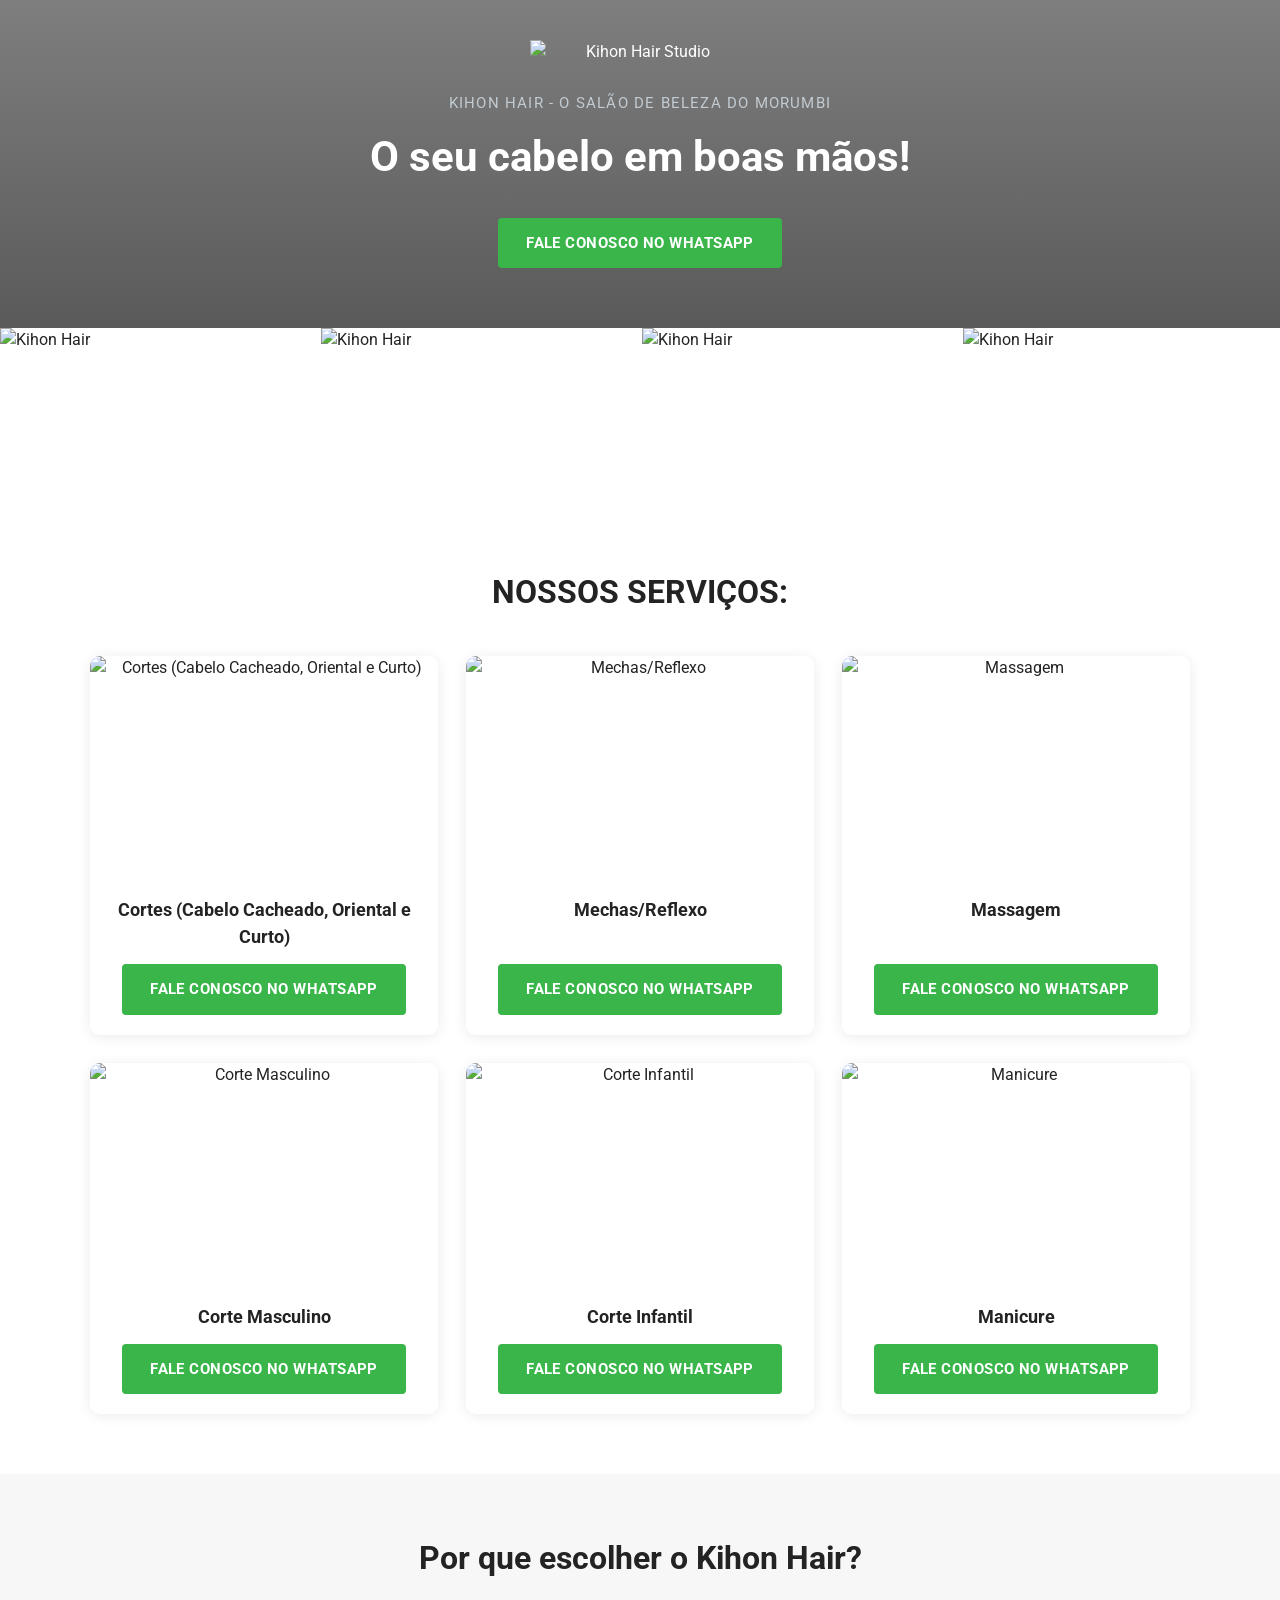
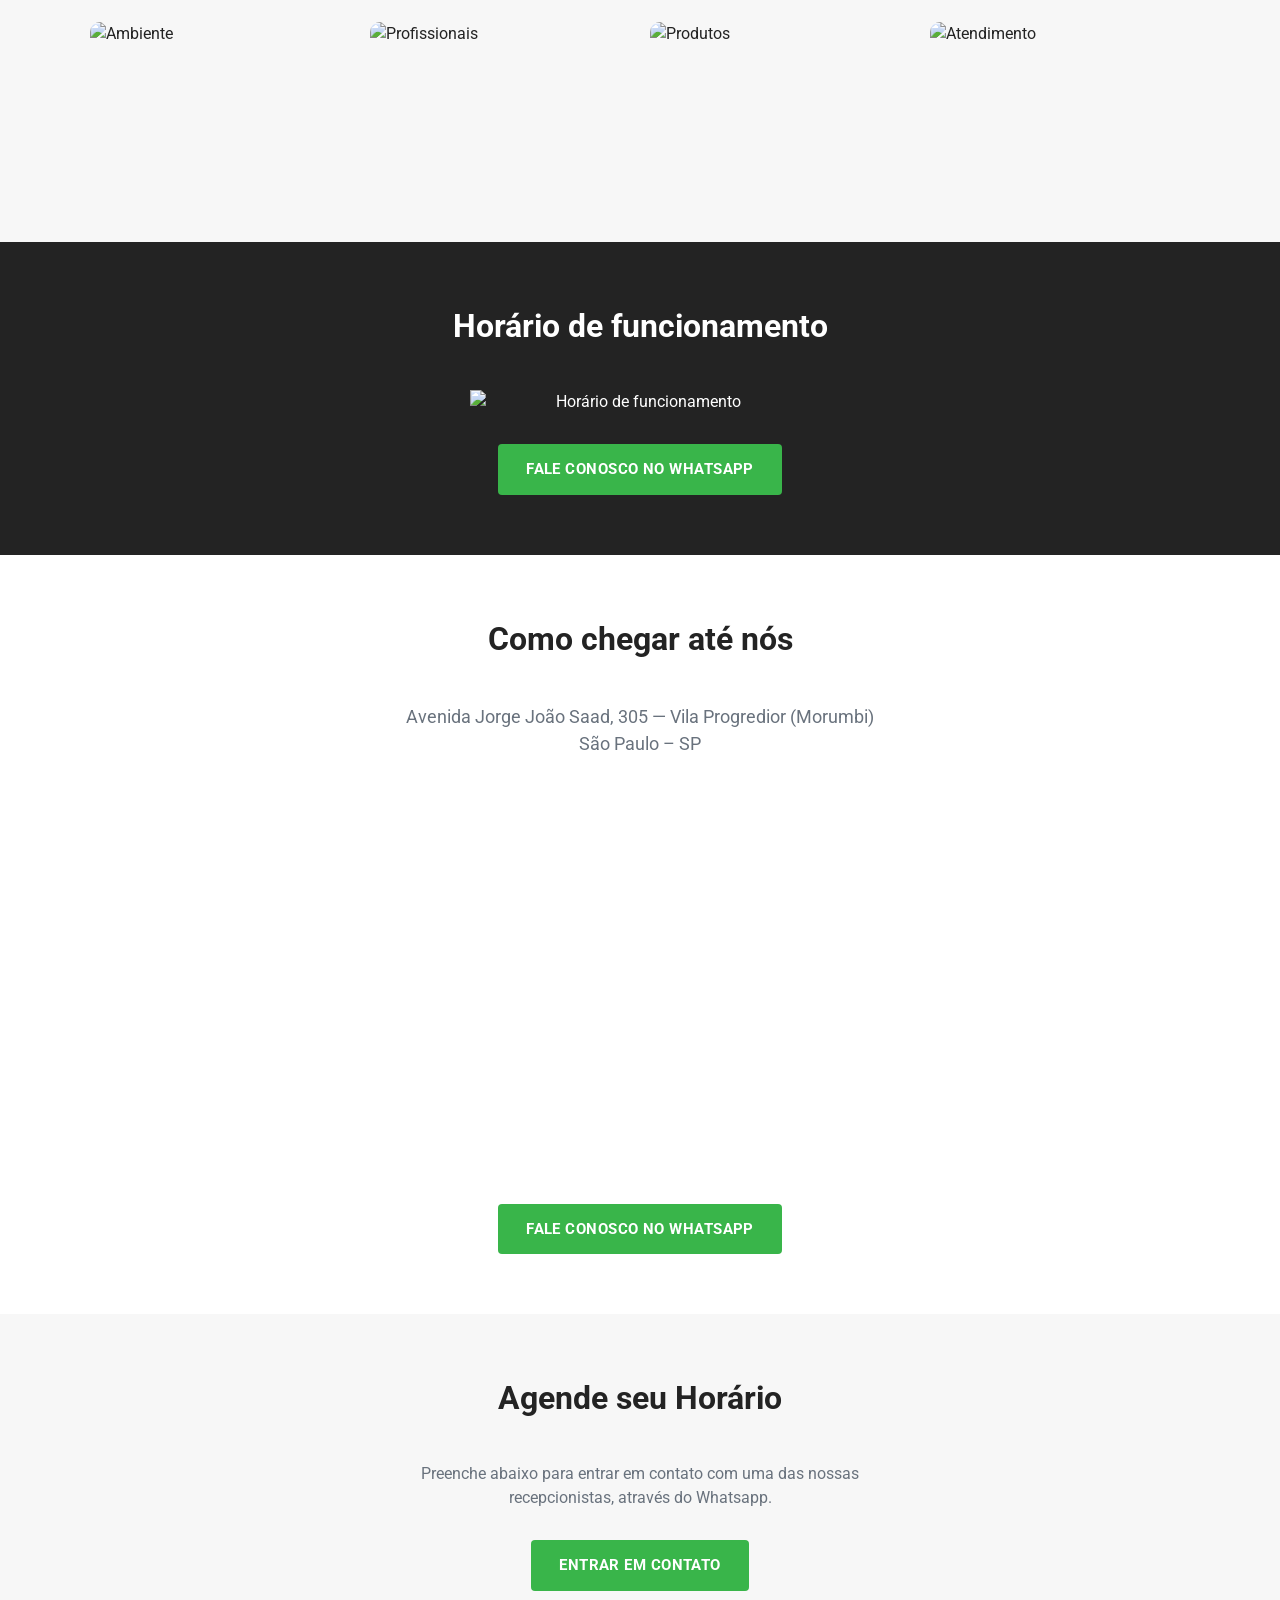
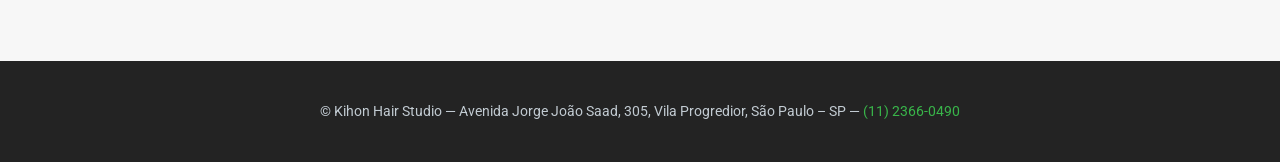
==== agendamento/index.html @ e46cbde8 "site leve lp.kihonhair.com.br - 5 paginas de trafego pago (home, alongamento, googlegmn, depilacao m" ====
<!DOCTYPE html>
<html lang="pt-BR">
<head>
<meta charset="UTF-8">
<meta name="viewport" content="width=device-width, initial-scale=1.0">
<title>Agendamento | Kihon Hair Studio</title>
<meta name="description" content="Agende seu horário no Kihon Hair pelo WhatsApp. Salão de beleza no Morumbi.">
<link rel="canonical" href="https://lp.kihonhair.com.br/agendamento/">
<link rel="preconnect" href="https://fonts.googleapis.com">
<link rel="preconnect" href="https://fonts.gstatic.com" crossorigin>
<link href="https://fonts.googleapis.com/css2?family=Roboto:wght@400;500;700;900&display=swap" rel="stylesheet">
<link rel="stylesheet" href="/assets/style.css">

<!-- Google Tag Manager (placeholder — substitua GTM-XXXXXXX pelo ID real) -->
<script>(function(w,d,s,l,i){w[l]=w[l]||[];w[l].push({'gtm.start':
new Date().getTime(),event:'gtm.js'});var f=d.getElementsByTagName(s)[0],
j=d.createElement(s),dl=l!='dataLayer'?'&l='+l:'';j.async=true;j.src=
'https://www.googletagmanager.com/gtm.js?id='+i+dl;f.parentNode.insertBefore(j,f);
})(window,document,'script','dataLayer','GTM-XXXXXXX');</script>
<!-- End Google Tag Manager -->

<!-- Meta Pixel Code (placeholder — substitua PIXEL_ID_AQUI pelo ID real) -->
<script>
!function(f,b,e,v,n,t,s)
{if(f.fbq)return;n=f.fbq=function(){n.callMethod?
n.callMethod.apply(n,arguments):n.queue.push(arguments)};
if(!f._fbq)f._fbq=n;n.push=n;n.loaded=!0;n.version='2.0';
n.queue=[];t=b.createElement(e);t.async=!0;
t.src=v;s=b.getElementsByTagName(e)[0];
s.parentNode.insertBefore(t,s)}(window, document,'script',
'https://connect.facebook.net/en_US/fbevents.js');
fbq('init', 'PIXEL_ID_AQUI');
fbq('track', 'PageView');
</script>
<noscript><img height="1" width="1" style="display:none"
src="https://www.facebook.com/tr?id=PIXEL_ID_AQUI&ev=PageView&noscript=1"
/></noscript>
<!-- End Meta Pixel Code -->

</head>
<body>
<!-- Google Tag Manager (noscript) -->
<noscript><iframe src="https://www.googletagmanager.com/ns.html?id=GTM-XXXXXXX"
height="0" width="0" style="display:none;visibility:hidden"></iframe></noscript>
<!-- End Google Tag Manager (noscript) -->

<header class="hero">
  <div class="container">
    <img class="hero__logo" src="https://kihonhair.com.br/wp-content/uploads/2023/07/logo-branca-1024x501.png" alt="Kihon Hair Studio">
    <p class="hero__eyebrow">Kihon Hair - O Salão de Beleza do Morumbi</p>
    <h1 class="hero__title">O seu cabelo em boas mãos!</h1>
    <a class="btn" href="#whatsapp">Fale Conosco no WhatsApp</a>
  </div>
</header>

<div class="gallery">
        <img src="https://kihonhair.com.br/wp-content/uploads/2023/04/5-1024x1024.png" alt="Kihon Hair" loading="lazy">
        <img src="https://kihonhair.com.br/wp-content/uploads/2023/04/1-1024x1024.webp" alt="Kihon Hair" loading="lazy">
        <img src="https://kihonhair.com.br/wp-content/uploads/2022/12/2-1024x1024.webp" alt="Kihon Hair" loading="lazy">
        <img src="https://kihonhair.com.br/wp-content/uploads/2022/12/3-1024x1024.webp" alt="Kihon Hair" loading="lazy">
</div>

<section class="section">
  <div class="container">
    <h2 class="section__title">NOSSOS SERVIÇOS:</h2>
    <div class="services">
        <div class="card">
          <img src="https://kihonhair.com.br/wp-content/uploads/2023/05/IMG_6674-Grande-768x1024.jpeg" alt="Cortes (Cabelo Cacheado, Oriental e Curto)" loading="lazy">
          <div class="card__body">
            <h3 class="card__title">Cortes (Cabelo Cacheado, Oriental e Curto)</h3>
            <a class="btn" href="#whatsapp">Fale Conosco no WhatsApp</a>
          </div>
        </div>
        <div class="card">
          <img src="https://kihonhair.com.br/wp-content/uploads/2023/05/IMG_5053-768x1024.jpg" alt="Mechas/Reflexo" loading="lazy">
          <div class="card__body">
            <h3 class="card__title">Mechas/Reflexo</h3>
            <a class="btn" href="#whatsapp">Fale Conosco no WhatsApp</a>
          </div>
        </div>
        <div class="card">
          <img src="https://kihonhair.com.br/wp-content/uploads/2023/07/massagem.jpg" alt="Massagem" loading="lazy">
          <div class="card__body">
            <h3 class="card__title">Massagem</h3>
            <a class="btn" href="#whatsapp">Fale Conosco no WhatsApp</a>
          </div>
        </div>
        <div class="card">
          <img src="https://kihonhair.com.br/wp-content/uploads/2023/07/IMG_5053-768x1024-1.jpg" alt="Corte Masculino" loading="lazy">
          <div class="card__body">
            <h3 class="card__title">Corte Masculino</h3>
            <a class="btn" href="#whatsapp">Fale Conosco no WhatsApp</a>
          </div>
        </div>
        <div class="card">
          <img src="https://kihonhair.com.br/wp-content/uploads/2023/07/infantil.jpg" alt="Corte Infantil" loading="lazy">
          <div class="card__body">
            <h3 class="card__title">Corte Infantil</h3>
            <a class="btn" href="#whatsapp">Fale Conosco no WhatsApp</a>
          </div>
        </div>
        <div class="card">
          <img src="https://kihonhair.com.br/wp-content/uploads/2023/07/unha.jpg" alt="Manicure" loading="lazy">
          <div class="card__body">
            <h3 class="card__title">Manicure</h3>
            <a class="btn" href="#whatsapp">Fale Conosco no WhatsApp</a>
          </div>
        </div>
    </div>
  </div>
</section>

<section class="section section--alt">
  <div class="container">
    <h2 class="section__title">Por que escolher o Kihon Hair?</h2>
    <div class="why-grid">
        <div><img src="https://kihonhair.com.br/wp-content/uploads/2023/07/ambiente-01-1024x501.jpg" alt="Ambiente" loading="lazy"></div>
        <div><img src="https://kihonhair.com.br/wp-content/uploads/2023/07/profissionais-01-Grande-1024x502.jpeg" alt="Profissionais" loading="lazy"></div>
        <div><img src="https://kihonhair.com.br/wp-content/uploads/2023/07/produtos-01-1024x501.jpg" alt="Produtos" loading="lazy"></div>
        <div><img src="https://kihonhair.com.br/wp-content/uploads/2023/07/atendimento-1024x501.jpg" alt="Atendimento" loading="lazy"></div>
    </div>
  </div>
</section>

<section class="hours">
  <div class="container">
    <h2 class="section__title">Horário de funcionamento</h2>
    <img src="https://kihonhair.com.br/wp-content/uploads/2023/07/horario-1024x1024.png" alt="Horário de funcionamento" loading="lazy">
    <a class="btn" href="#whatsapp">Fale Conosco no WhatsApp</a>
  </div>
</section>

<section class="location">
  <div class="container">
    <h2 class="section__title">Como chegar até nós</h2>
    <address>Avenida Jorge João Saad, 305 &mdash; Vila Progredior (Morumbi)<br>São Paulo &ndash; SP</address>
    <iframe src="https://www.google.com/maps?q=Avenida+Jorge+Jo%C3%A3o+Saad,+305,+S%C3%A3o+Paulo&output=embed" loading="lazy" allowfullscreen></iframe>
    <br>
    <a class="btn" href="#whatsapp">Fale Conosco no WhatsApp</a>
  </div>
</section>

<section class="contact">
  <div class="container">
    <h2 class="section__title">Agende seu Horário</h2>
    <p>Preenche abaixo para entrar em contato com uma das nossas recepcionistas, através do Whatsapp.</p>
    <a class="btn" href="#whatsapp">Entrar em Contato</a>
  </div>
</section>

<footer class="site-footer">
  <div class="container">
    <p>&copy; Kihon Hair Studio &mdash; Avenida Jorge João Saad, 305, Vila Progredior, São Paulo &ndash; SP &mdash; <a href="#whatsapp">(11) 2366-0490</a></p>
  </div>
</footer>

<script>
(function() {
  var base = 'https://api-claraia.claraia.com/tracking/redirect?company_id=c37a2390-a9db-4451-ad99-1d92086ab794&config_id=987d9192-b9fc-4a9f-bccb-7de95ab0d677&code_pattern=%5BSENHA+xxxx%5D&phone=551123660490';
  var shared = new URLSearchParams(window.location.search);
  shared.set('landing_page_url', window.location.href);
  shared.set('referrer_url', document.referrer || '');
  var ua = navigator.userAgent.toLowerCase();
  shared.set('device', /bot|crawl|spider/.test(ua) ? 'bot' : /mobile|android|iphone|ipod/.test(ua) ? 'mobile' : /tablet|ipad/.test(ua) ? 'tablet' : 'desktop');

  try {
    fetch('https://api-claraia.claraia.com/tracking/register-pageview', {
      method: 'POST',
      headers: { 'Content-Type': 'application/json' },
      body: JSON.stringify({
        company_id: 'c37a2390-a9db-4451-ad99-1d92086ab794',
        pagina: window.location.href,
        referrer_url: document.referrer,
        utm_source: shared.get('utm_source'),
        utm_medium: shared.get('utm_medium'),
        utm_campaign: shared.get('utm_campaign'),
        utm_content: shared.get('utm_content'),
        utm_term: shared.get('utm_term'),
        gclid: shared.get('gclid'),
        fbclid: shared.get('fbclid'),
        user_agent: navigator.userAgent
      }),
      keepalive: true
    }).catch(function() {});
  } catch (e) {}

  function buildLink(a) {
    var p = new URLSearchParams(shared.toString());
    var txt = (a.innerText || a.textContent || '').trim() || a.getAttribute('aria-label') || '';
    if (txt) p.set('button_text', txt);
    return base + '&' + p.toString();
  }

  function replaceLinks() {
    document.querySelectorAll('a').forEach(function(a) {
      a.href = buildLink(a);
    });
  }

  document.addEventListener('DOMContentLoaded', replaceLinks);

  var observer = new MutationObserver(replaceLinks);
  observer.observe(document.body, { childList: true, subtree: true });
})();
</script>
</body>
</html>
---- assets/style.css ----
/* Kihon Hair — landing pages stylesheet */

:root {
  --green: #39b54a;
  --green-dark: #2e9a3d;
  --dark: #232323;
  --gray: #69727d;
  --light-gray: #c2cbd2;
  --bg: #ffffff;
  --off-bg: #f7f7f7;
  --radius: 10px;
  --font: 'Roboto', Arial, Helvetica, sans-serif;
}

* { box-sizing: border-box; }

html { scroll-behavior: smooth; }

body {
  margin: 0;
  font-family: var(--font);
  color: var(--dark);
  background: var(--bg);
  line-height: 1.5;
}

img { max-width: 100%; height: auto; display: block; }

.container {
  width: 100%;
  max-width: 1140px;
  margin: 0 auto;
  padding: 0 20px;
}

a { color: inherit; text-decoration: none; }

/* Buttons */
.btn {
  display: inline-block;
  background: var(--green);
  color: #fff;
  font-weight: 700;
  letter-spacing: .03em;
  text-transform: uppercase;
  font-size: 15px;
  padding: 14px 28px;
  border: none;
  border-radius: 4px;
  cursor: pointer;
  transition: background .2s ease, transform .15s ease;
}
.btn:hover { background: var(--green-dark); transform: translateY(-1px); }

/* Header / Hero */
.hero {
  position: relative;
  background: linear-gradient(180deg, rgba(20,20,20,.55), rgba(20,20,20,.7)),
              url('https://kihonhair.com.br/wp-content/uploads/2023/07/ambiente-01-1024x501.jpg') center/cover no-repeat;
  color: #fff;
  text-align: center;
  padding: 40px 20px 60px;
}
.hero__logo { width: 220px; max-width: 60vw; margin: 0 auto 28px; }
.hero__eyebrow {
  font-size: 15px;
  text-transform: uppercase;
  letter-spacing: .08em;
  color: var(--light-gray);
  margin: 0 0 10px;
}
.hero__title {
  font-size: clamp(26px, 5vw, 42px);
  font-weight: 700;
  margin: 0 0 30px;
  max-width: 720px;
  margin-left: auto;
  margin-right: auto;
}

/* Gallery strip */
.gallery {
  display: grid;
  grid-template-columns: repeat(4, 1fr);
  gap: 4px;
}
.gallery img { width: 100%; height: 180px; object-fit: cover; }
@media (max-width: 700px) {
  .gallery { grid-template-columns: repeat(2, 1fr); }
  .gallery img { height: 140px; }
}

/* Section headings */
.section { padding: 60px 0; }
.section--alt { background: var(--off-bg); }
.section__title {
  text-align: center;
  font-size: clamp(24px, 4vw, 32px);
  font-weight: 700;
  margin: 0 0 40px;
  color: var(--dark);
}

/* Services grid */
.services {
  display: grid;
  grid-template-columns: repeat(3, 1fr);
  gap: 28px;
}
@media (max-width: 900px) { .services { grid-template-columns: repeat(2, 1fr); } }
@media (max-width: 560px) { .services { grid-template-columns: 1fr; } }

.card {
  background: #fff;
  border-radius: var(--radius);
  overflow: hidden;
  box-shadow: 0 2px 14px rgba(0,0,0,.08);
  text-align: center;
  display: flex;
  flex-direction: column;
}
.card img { width: 100%; height: 220px; object-fit: cover; }
.card__body { padding: 20px; display: flex; flex-direction: column; gap: 14px; flex: 1; }
.card__title { font-size: 18px; font-weight: 700; margin: 0; }
.card .btn { margin-top: auto; align-self: center; }

/* Why choose us */
.why-grid {
  display: grid;
  grid-template-columns: repeat(4, 1fr);
  gap: 20px;
}
@media (max-width: 900px) { .why-grid { grid-template-columns: repeat(2, 1fr); } }
.why-grid img { border-radius: var(--radius); width: 100%; height: 160px; object-fit: cover; }

/* Hours */
.hours {
  text-align: center;
  padding: 60px 0;
  background: var(--dark);
  color: #fff;
}
.hours img { max-width: 340px; margin: 0 auto 30px; }
.hours .section__title { color: #fff; }

/* Map / location */
.location {
  padding: 60px 0;
  text-align: center;
}
.location address {
  font-style: normal;
  font-size: 18px;
  margin: 0 0 30px;
  color: var(--gray);
}
.location iframe {
  width: 100%;
  height: 380px;
  border: 0;
  border-radius: var(--radius);
  margin-bottom: 30px;
}

/* Contact */
.contact {
  background: var(--off-bg);
  padding: 60px 0 70px;
  text-align: center;
}
.contact p { max-width: 520px; margin: 0 auto 30px; color: var(--gray); }

/* Footer */
.site-footer {
  background: var(--dark);
  color: var(--light-gray);
  text-align: center;
  padding: 26px 20px;
  font-size: 14px;
}
.site-footer a { color: var(--green); }
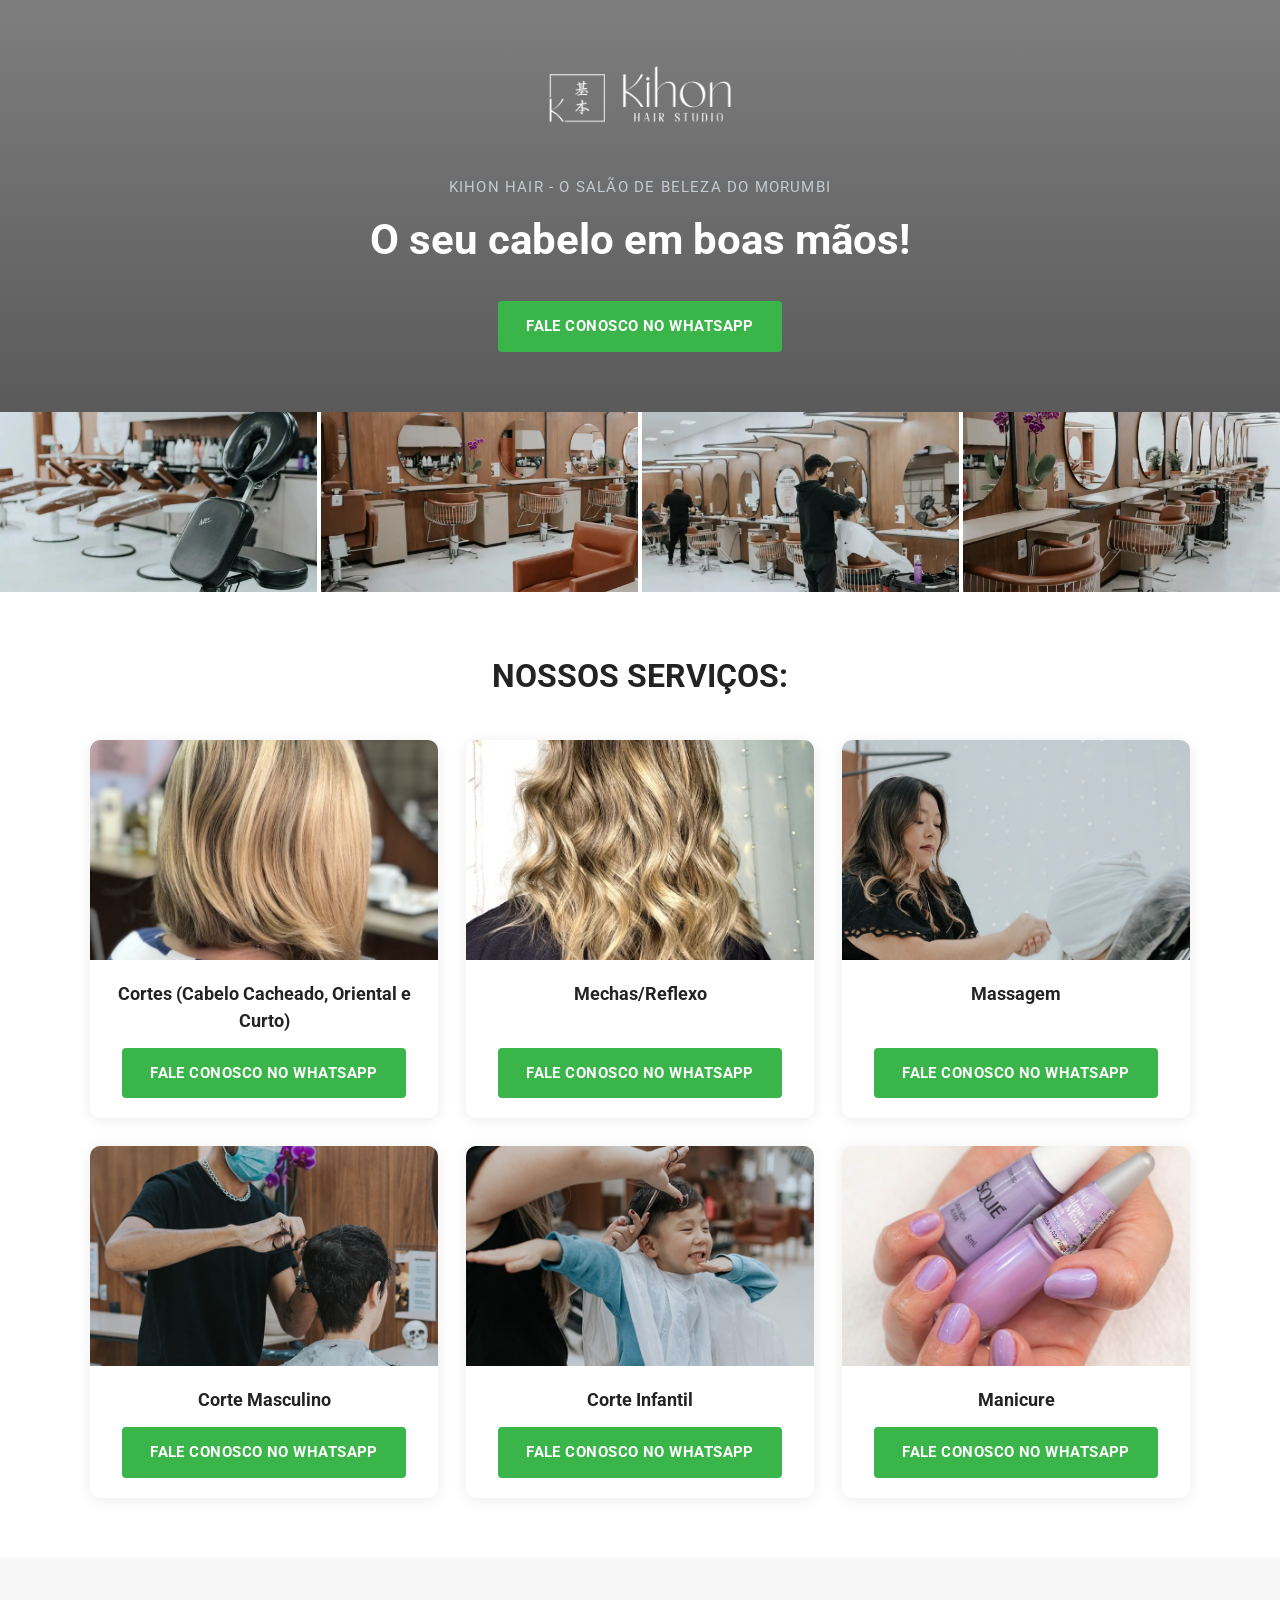
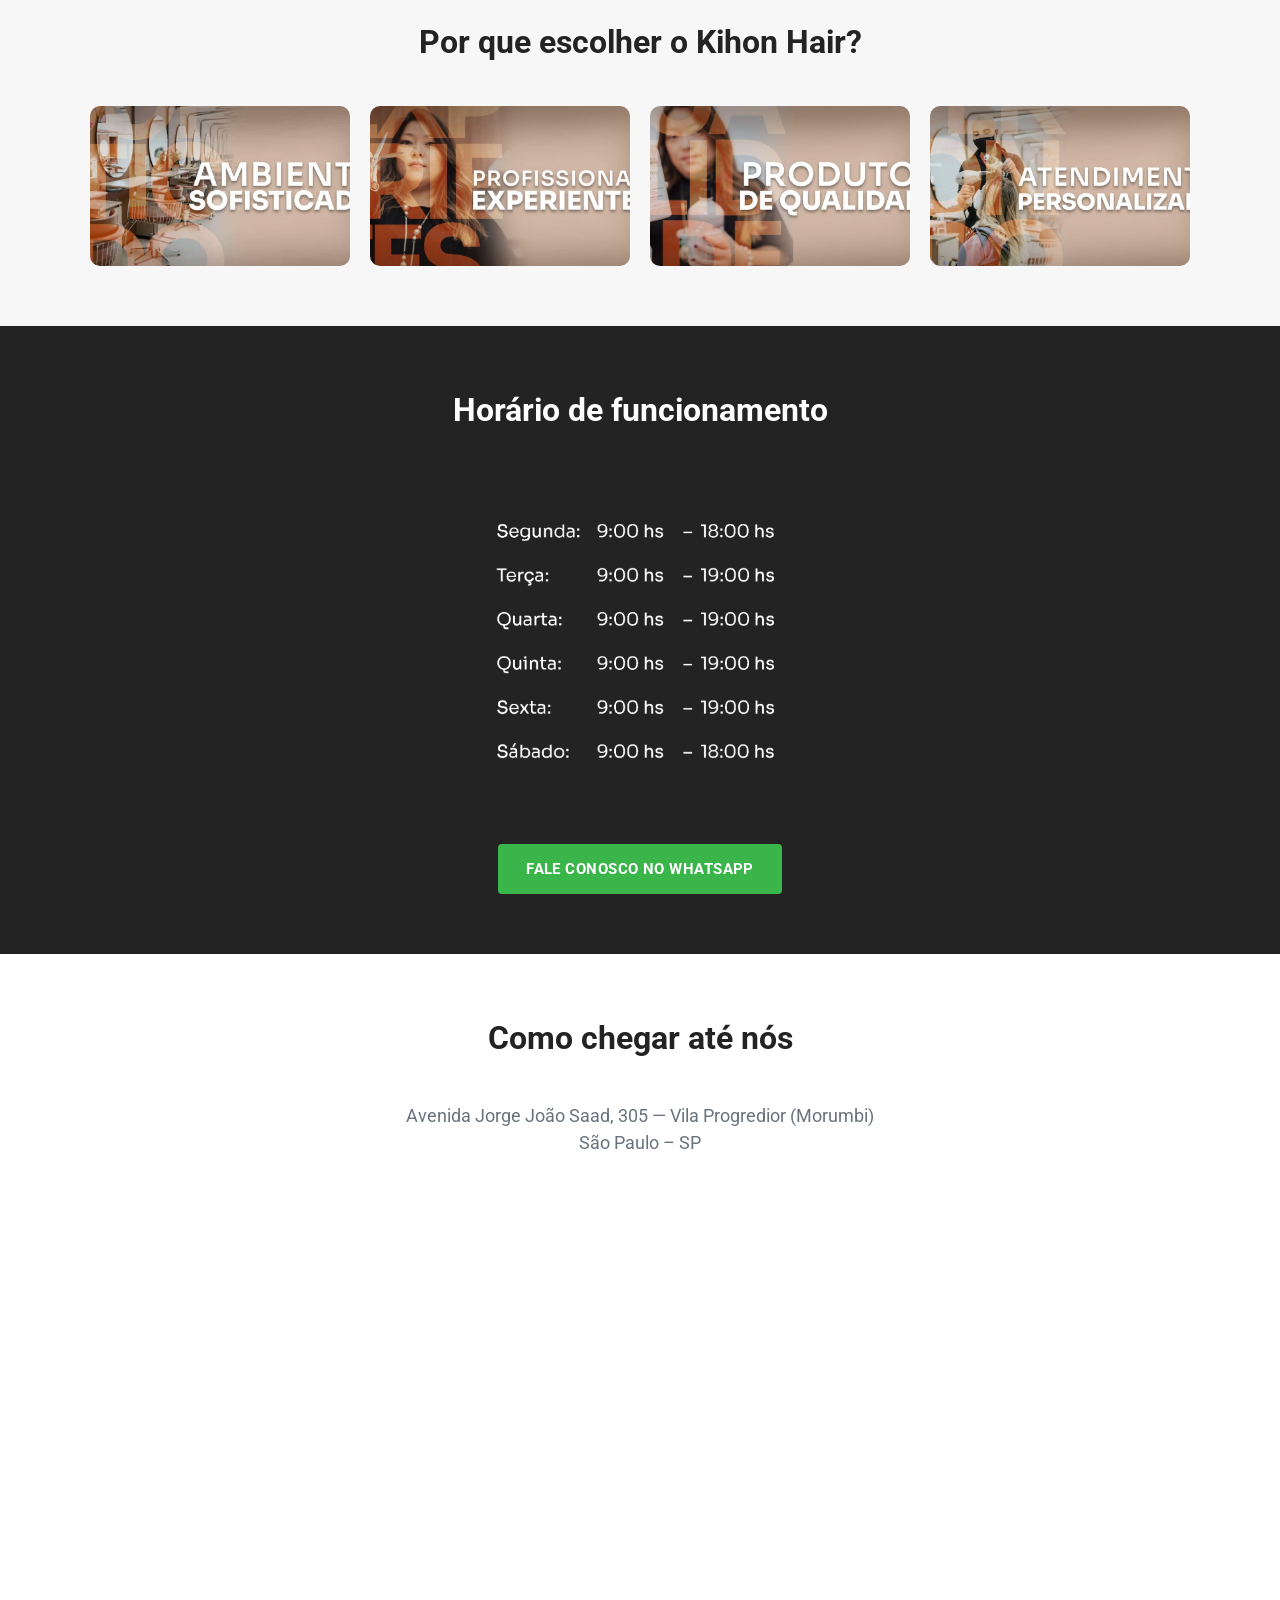
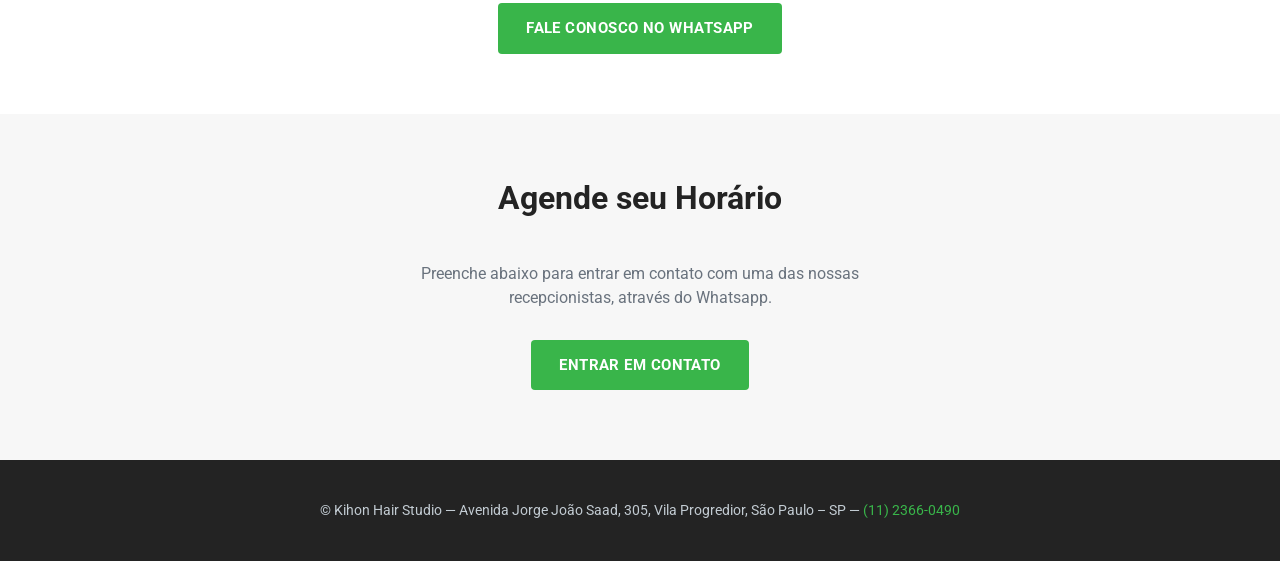
==== commit ceefd00e: "hospeda imagens localmente (assets/images) em vez de hotlink pro site antigo" ====
--- a/agendamento/index.html
+++ b/agendamento/index.html
@@ -11,15 +11,15 @@
 <link href="https://fonts.googleapis.com/css2?family=Roboto:wght@400;500;700;900&display=swap" rel="stylesheet">
 <link rel="stylesheet" href="/assets/style.css">
 
-<!-- Google Tag Manager (placeholder — substitua GTM-XXXXXXX pelo ID real) -->
+<!-- Google Tag Manager (placeholder — substitua GTM-WZD86X9 pelo ID real) -->
 <script>(function(w,d,s,l,i){w[l]=w[l]||[];w[l].push({'gtm.start':
 new Date().getTime(),event:'gtm.js'});var f=d.getElementsByTagName(s)[0],
 j=d.createElement(s),dl=l!='dataLayer'?'&l='+l:'';j.async=true;j.src=
 'https://www.googletagmanager.com/gtm.js?id='+i+dl;f.parentNode.insertBefore(j,f);
-})(window,document,'script','dataLayer','GTM-XXXXXXX');</script>
+})(window,document,'script','dataLayer','GTM-WZD86X9');</script>
 <!-- End Google Tag Manager -->
 
-<!-- Meta Pixel Code (placeholder — substitua PIXEL_ID_AQUI pelo ID real) -->
+<!-- Meta Pixel Code (placeholder — substitua 364216980927462 pelo ID real) -->
 <script>
 !function(f,b,e,v,n,t,s)
 {if(f.fbq)return;n=f.fbq=function(){n.callMethod?
@@ -29,24 +29,24 @@
 t.src=v;s=b.getElementsByTagName(e)[0];
 s.parentNode.insertBefore(t,s)}(window, document,'script',
 'https://connect.facebook.net/en_US/fbevents.js');
-fbq('init', 'PIXEL_ID_AQUI');
+fbq('init', '364216980927462');
 fbq('track', 'PageView');
 </script>
 <noscript><img height="1" width="1" style="display:none"
-src="https://www.facebook.com/tr?id=PIXEL_ID_AQUI&ev=PageView&noscript=1"
+src="https://www.facebook.com/tr?id=364216980927462&ev=PageView&noscript=1"
 /></noscript>
 <!-- End Meta Pixel Code -->
 
 </head>
 <body>
 <!-- Google Tag Manager (noscript) -->
-<noscript><iframe src="https://www.googletagmanager.com/ns.html?id=GTM-XXXXXXX"
+<noscript><iframe src="https://www.googletagmanager.com/ns.html?id=GTM-WZD86X9"
 height="0" width="0" style="display:none;visibility:hidden"></iframe></noscript>
 <!-- End Google Tag Manager (noscript) -->
 
 <header class="hero">
   <div class="container">
-    <img class="hero__logo" src="https://kihonhair.com.br/wp-content/uploads/2023/07/logo-branca-1024x501.png" alt="Kihon Hair Studio">
+    <img class="hero__logo" src="/assets/images/logo-branca-1024x501.png" alt="Kihon Hair Studio">
     <p class="hero__eyebrow">Kihon Hair - O Salão de Beleza do Morumbi</p>
     <h1 class="hero__title">O seu cabelo em boas mãos!</h1>
     <a class="btn" href="#whatsapp">Fale Conosco no WhatsApp</a>
@@ -54,10 +54,10 @@
 </header>
 
 <div class="gallery">
-        <img src="https://kihonhair.com.br/wp-content/uploads/2023/04/5-1024x1024.png" alt="Kihon Hair" loading="lazy">
-        <img src="https://kihonhair.com.br/wp-content/uploads/2023/04/1-1024x1024.webp" alt="Kihon Hair" loading="lazy">
-        <img src="https://kihonhair.com.br/wp-content/uploads/2022/12/2-1024x1024.webp" alt="Kihon Hair" loading="lazy">
-        <img src="https://kihonhair.com.br/wp-content/uploads/2022/12/3-1024x1024.webp" alt="Kihon Hair" loading="lazy">
+        <img src="/assets/images/2023-04-5-1024x1024.png" alt="Kihon Hair" loading="lazy">
+        <img src="/assets/images/2023-04-1-1024x1024.webp" alt="Kihon Hair" loading="lazy">
+        <img src="/assets/images/2022-12-2-1024x1024.webp" alt="Kihon Hair" loading="lazy">
+        <img src="/assets/images/2022-12-3-1024x1024.webp" alt="Kihon Hair" loading="lazy">
 </div>
 
 <section class="section">
@@ -65,42 +65,42 @@
     <h2 class="section__title">NOSSOS SERVIÇOS:</h2>
     <div class="services">
         <div class="card">
-          <img src="https://kihonhair.com.br/wp-content/uploads/2023/05/IMG_6674-Grande-768x1024.jpeg" alt="Cortes (Cabelo Cacheado, Oriental e Curto)" loading="lazy">
+          <img src="/assets/images/IMG_6674-Grande-768x1024.jpeg" alt="Cortes (Cabelo Cacheado, Oriental e Curto)" loading="lazy">
           <div class="card__body">
             <h3 class="card__title">Cortes (Cabelo Cacheado, Oriental e Curto)</h3>
             <a class="btn" href="#whatsapp">Fale Conosco no WhatsApp</a>
           </div>
         </div>
         <div class="card">
-          <img src="https://kihonhair.com.br/wp-content/uploads/2023/05/IMG_5053-768x1024.jpg" alt="Mechas/Reflexo" loading="lazy">
+          <img src="/assets/images/IMG_5053-768x1024.jpg" alt="Mechas/Reflexo" loading="lazy">
           <div class="card__body">
             <h3 class="card__title">Mechas/Reflexo</h3>
             <a class="btn" href="#whatsapp">Fale Conosco no WhatsApp</a>
           </div>
         </div>
         <div class="card">
-          <img src="https://kihonhair.com.br/wp-content/uploads/2023/07/massagem.jpg" alt="Massagem" loading="lazy">
+          <img src="/assets/images/massagem.jpg" alt="Massagem" loading="lazy">
           <div class="card__body">
             <h3 class="card__title">Massagem</h3>
             <a class="btn" href="#whatsapp">Fale Conosco no WhatsApp</a>
           </div>
         </div>
         <div class="card">
-          <img src="https://kihonhair.com.br/wp-content/uploads/2023/07/IMG_5053-768x1024-1.jpg" alt="Corte Masculino" loading="lazy">
+          <img src="/assets/images/IMG_5053-768x1024-1.jpg" alt="Corte Masculino" loading="lazy">
           <div class="card__body">
             <h3 class="card__title">Corte Masculino</h3>
             <a class="btn" href="#whatsapp">Fale Conosco no WhatsApp</a>
           </div>
         </div>
         <div class="card">
-          <img src="https://kihonhair.com.br/wp-content/uploads/2023/07/infantil.jpg" alt="Corte Infantil" loading="lazy">
+          <img src="/assets/images/infantil.jpg" alt="Corte Infantil" loading="lazy">
           <div class="card__body">
             <h3 class="card__title">Corte Infantil</h3>
             <a class="btn" href="#whatsapp">Fale Conosco no WhatsApp</a>
           </div>
         </div>
         <div class="card">
-          <img src="https://kihonhair.com.br/wp-content/uploads/2023/07/unha.jpg" alt="Manicure" loading="lazy">
+          <img src="/assets/images/unha.jpg" alt="Manicure" loading="lazy">
           <div class="card__body">
             <h3 class="card__title">Manicure</h3>
             <a class="btn" href="#whatsapp">Fale Conosco no WhatsApp</a>
@@ -114,10 +114,10 @@
   <div class="container">
     <h2 class="section__title">Por que escolher o Kihon Hair?</h2>
     <div class="why-grid">
-        <div><img src="https://kihonhair.com.br/wp-content/uploads/2023/07/ambiente-01-1024x501.jpg" alt="Ambiente" loading="lazy"></div>
-        <div><img src="https://kihonhair.com.br/wp-content/uploads/2023/07/profissionais-01-Grande-1024x502.jpeg" alt="Profissionais" loading="lazy"></div>
-        <div><img src="https://kihonhair.com.br/wp-content/uploads/2023/07/produtos-01-1024x501.jpg" alt="Produtos" loading="lazy"></div>
-        <div><img src="https://kihonhair.com.br/wp-content/uploads/2023/07/atendimento-1024x501.jpg" alt="Atendimento" loading="lazy"></div>
+        <div><img src="/assets/images/ambiente-01-1024x501.jpg" alt="Ambiente" loading="lazy"></div>
+        <div><img src="/assets/images/profissionais-01-Grande-1024x502.jpeg" alt="Profissionais" loading="lazy"></div>
+        <div><img src="/assets/images/produtos-01-1024x501.jpg" alt="Produtos" loading="lazy"></div>
+        <div><img src="/assets/images/atendimento-1024x501.jpg" alt="Atendimento" loading="lazy"></div>
     </div>
   </div>
 </section>
@@ -125,7 +125,7 @@
 <section class="hours">
   <div class="container">
     <h2 class="section__title">Horário de funcionamento</h2>
-    <img src="https://kihonhair.com.br/wp-content/uploads/2023/07/horario-1024x1024.png" alt="Horário de funcionamento" loading="lazy">
+    <img src="/assets/images/horario-1024x1024.png" alt="Horário de funcionamento" loading="lazy">
     <a class="btn" href="#whatsapp">Fale Conosco no WhatsApp</a>
   </div>
 </section>
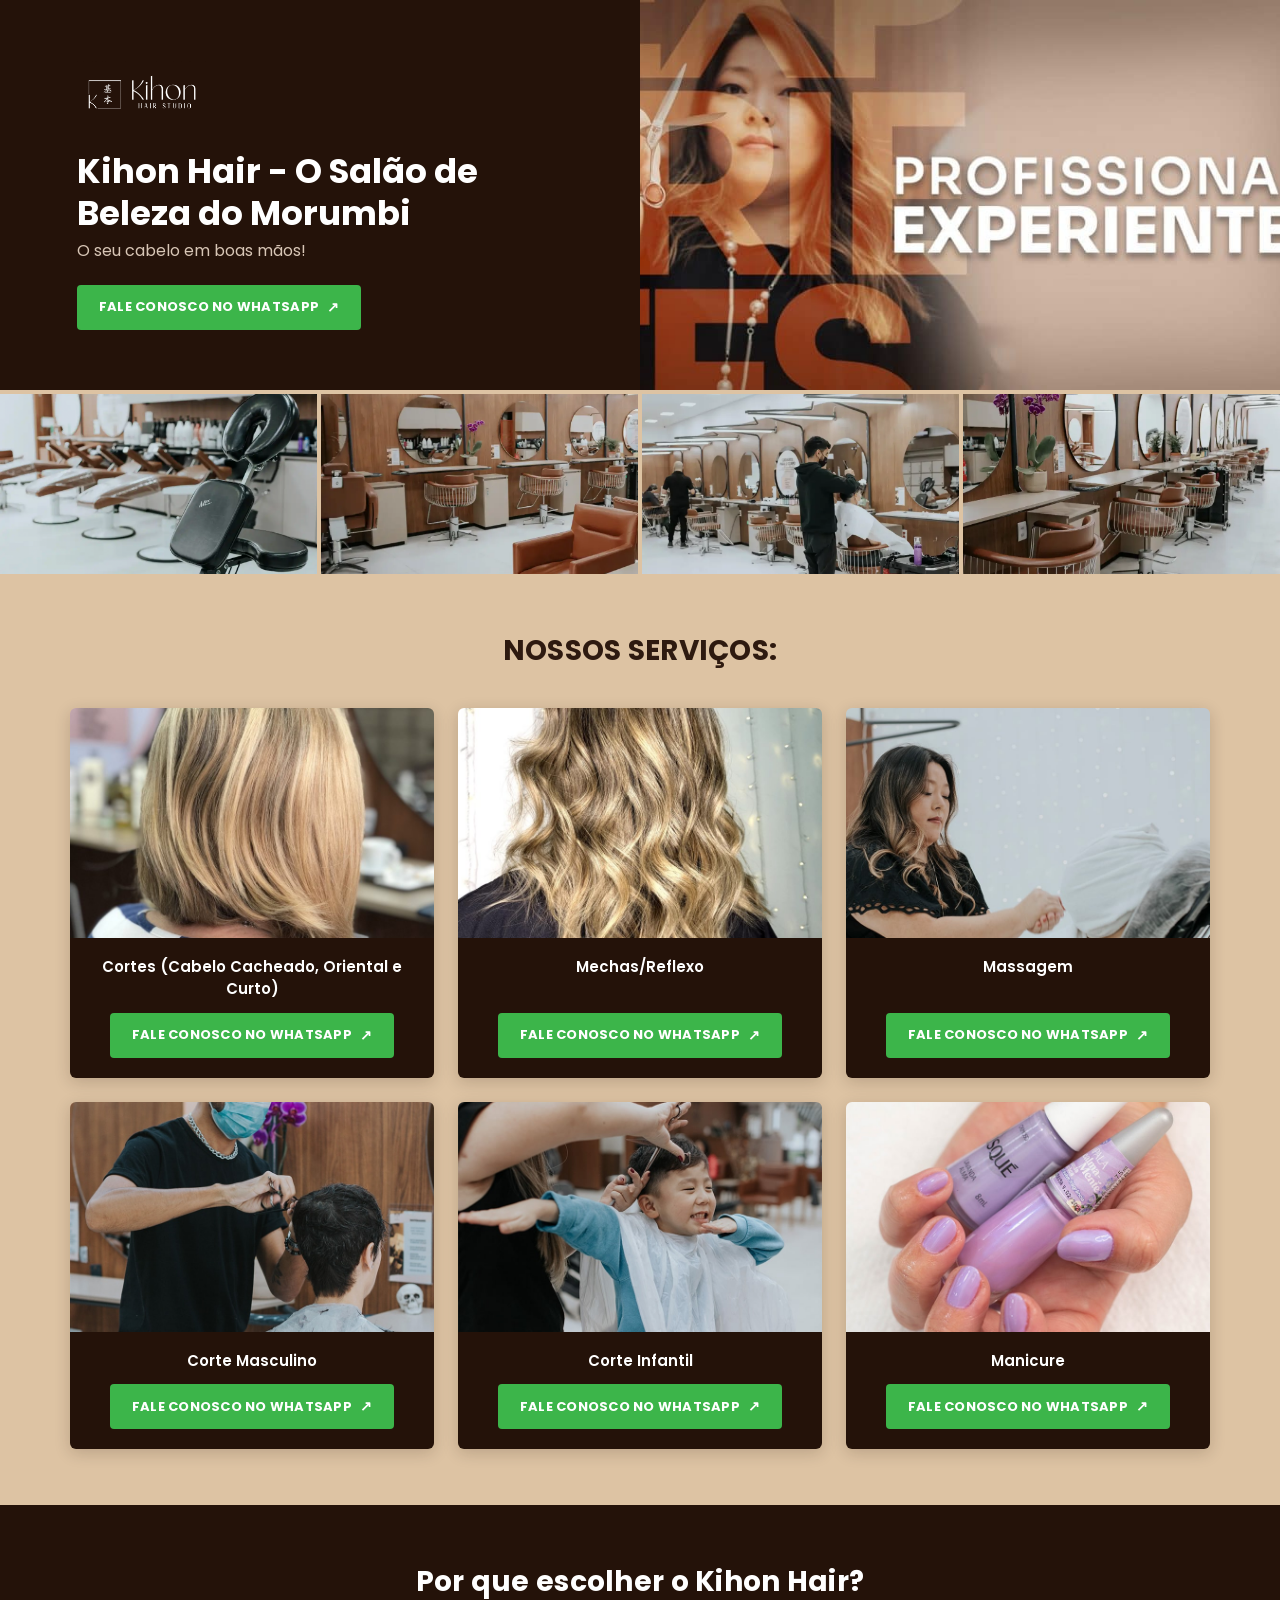
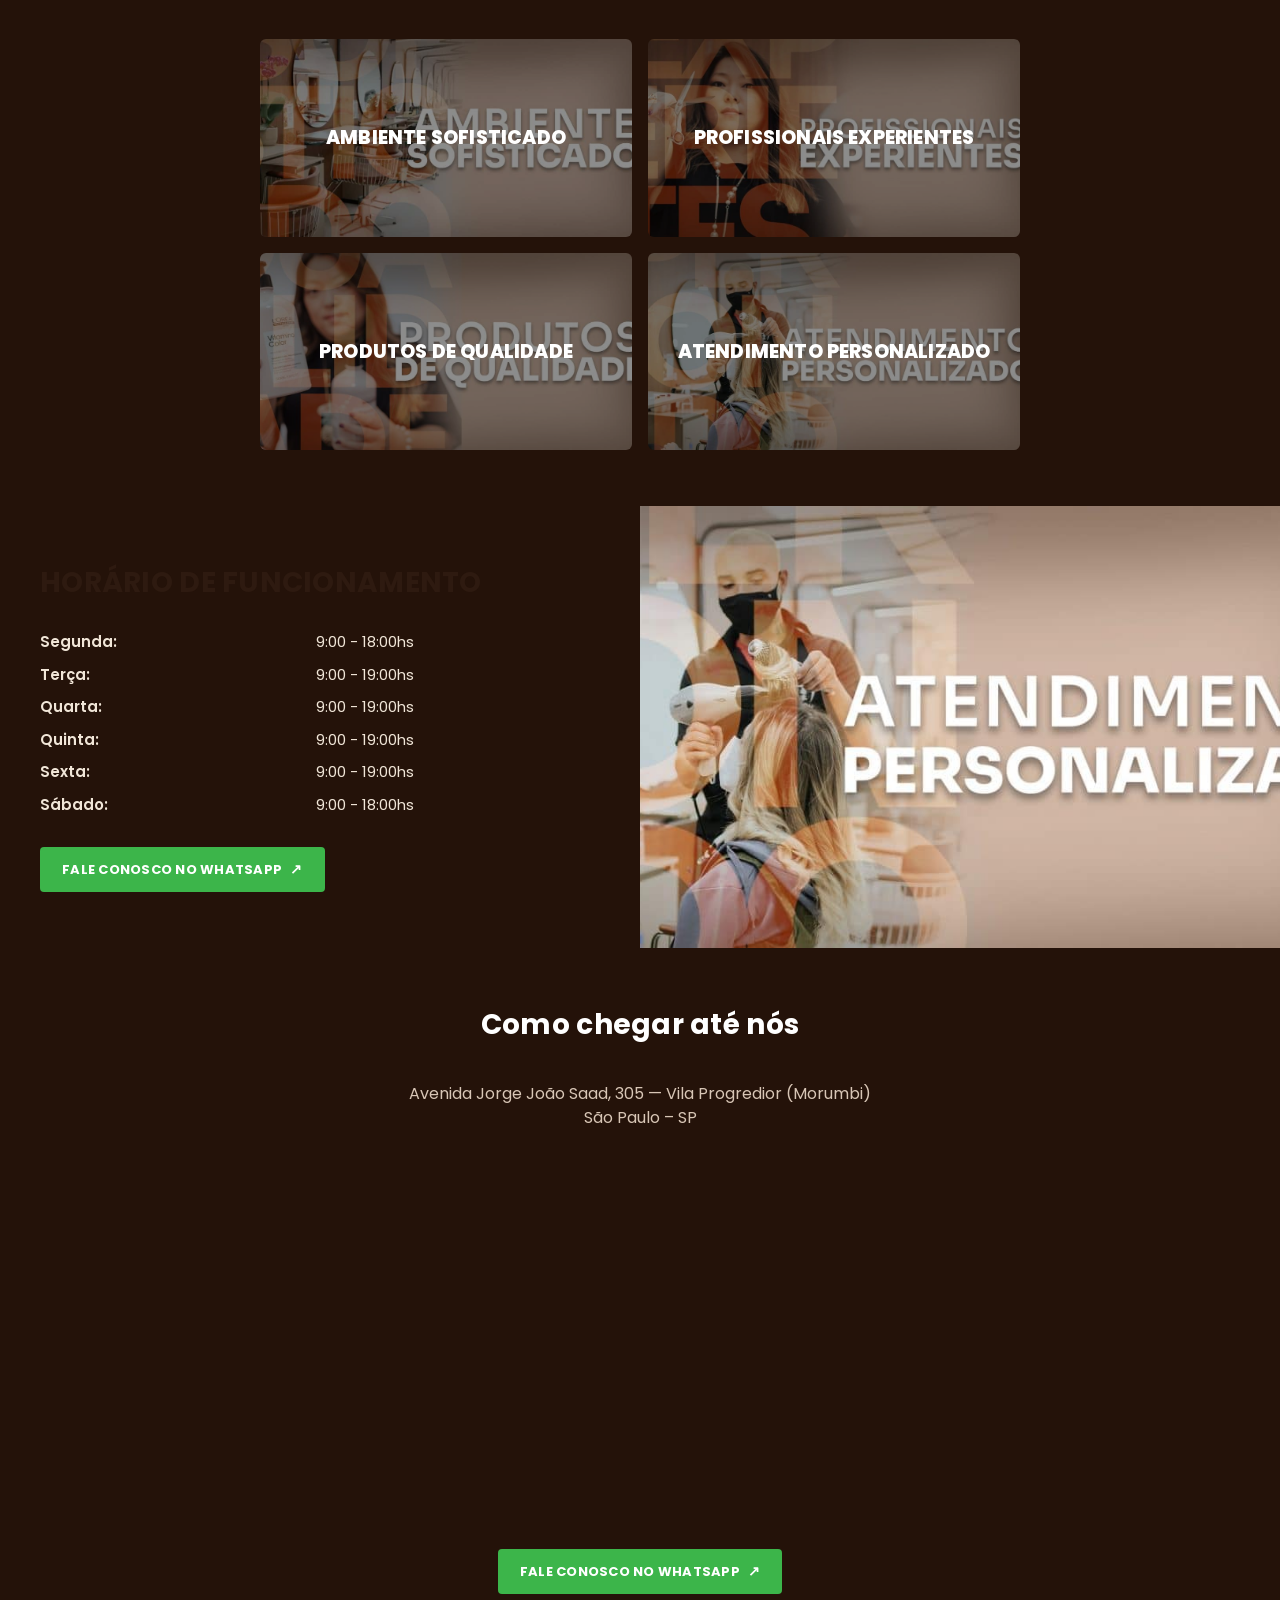
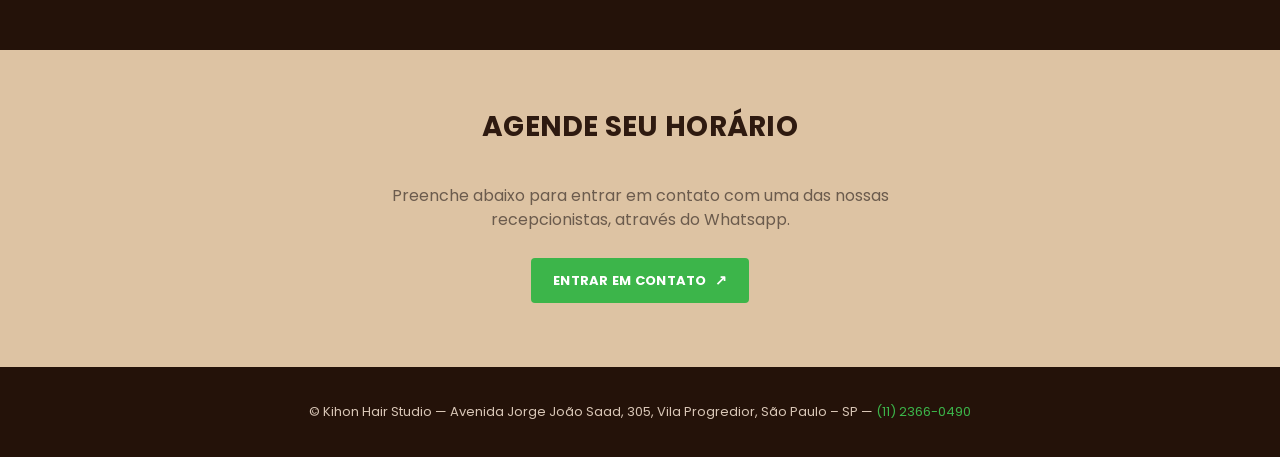
==== commit b838df3c: "refaz visual pra bater com o site original: hero dividido, paleta marrom/bege, cards com barra escur" ====
--- a/agendamento/index.html
+++ b/agendamento/index.html
@@ -8,7 +8,7 @@
 <link rel="canonical" href="https://lp.kihonhair.com.br/agendamento/">
 <link rel="preconnect" href="https://fonts.googleapis.com">
 <link rel="preconnect" href="https://fonts.gstatic.com" crossorigin>
-<link href="https://fonts.googleapis.com/css2?family=Roboto:wght@400;500;700;900&display=swap" rel="stylesheet">
+<link href="https://fonts.googleapis.com/css2?family=Poppins:wght@400;500;600;700;800&display=swap" rel="stylesheet">
 <link rel="stylesheet" href="/assets/style.css">
 
 <!-- Google Tag Manager (placeholder — substitua GTM-WZD86X9 pelo ID real) -->
@@ -45,11 +45,14 @@
 <!-- End Google Tag Manager (noscript) -->
 
 <header class="hero">
-  <div class="container">
+  <div class="hero__content">
     <img class="hero__logo" src="/assets/images/logo-branca-1024x501.png" alt="Kihon Hair Studio">
-    <p class="hero__eyebrow">Kihon Hair - O Salão de Beleza do Morumbi</p>
-    <h1 class="hero__title">O seu cabelo em boas mãos!</h1>
+    <h1 class="hero__title">Kihon Hair - O Salão de Beleza do Morumbi</h1>
+    <p class="hero__subtitle">O seu cabelo em boas mãos!</p>
     <a class="btn" href="#whatsapp">Fale Conosco no WhatsApp</a>
+  </div>
+  <div class="hero__photo">
+    <img src="/assets/images/profissionais-01-Grande-1024x502.jpeg" alt="Kihon Hair Studio" loading="eager">
   </div>
 </header>
 
@@ -110,23 +113,33 @@
   </div>
 </section>
 
-<section class="section section--alt">
+<section class="section section--dark">
   <div class="container">
     <h2 class="section__title">Por que escolher o Kihon Hair?</h2>
     <div class="why-grid">
-        <div><img src="/assets/images/ambiente-01-1024x501.jpg" alt="Ambiente" loading="lazy"></div>
-        <div><img src="/assets/images/profissionais-01-Grande-1024x502.jpeg" alt="Profissionais" loading="lazy"></div>
-        <div><img src="/assets/images/produtos-01-1024x501.jpg" alt="Produtos" loading="lazy"></div>
-        <div><img src="/assets/images/atendimento-1024x501.jpg" alt="Atendimento" loading="lazy"></div>
+        <div class="why-item"><img src="/assets/images/ambiente-01-1024x501.jpg" alt="Ambiente Sofisticado" loading="lazy"><span>Ambiente Sofisticado</span></div>
+        <div class="why-item"><img src="/assets/images/profissionais-01-Grande-1024x502.jpeg" alt="Profissionais Experientes" loading="lazy"><span>Profissionais Experientes</span></div>
+        <div class="why-item"><img src="/assets/images/produtos-01-1024x501.jpg" alt="Produtos de Qualidade" loading="lazy"><span>Produtos de Qualidade</span></div>
+        <div class="why-item"><img src="/assets/images/atendimento-1024x501.jpg" alt="Atendimento Personalizado" loading="lazy"><span>Atendimento Personalizado</span></div>
     </div>
   </div>
 </section>
 
 <section class="hours">
-  <div class="container">
+  <div class="hours__content">
     <h2 class="section__title">Horário de funcionamento</h2>
-    <img src="/assets/images/horario-1024x1024.png" alt="Horário de funcionamento" loading="lazy">
+    <table>
+      <tr><td>Segunda:</td><td>9:00 - 18:00hs</td></tr>
+      <tr><td>Terça:</td><td>9:00 - 19:00hs</td></tr>
+      <tr><td>Quarta:</td><td>9:00 - 19:00hs</td></tr>
+      <tr><td>Quinta:</td><td>9:00 - 19:00hs</td></tr>
+      <tr><td>Sexta:</td><td>9:00 - 19:00hs</td></tr>
+      <tr><td>Sábado:</td><td>9:00 - 18:00hs</td></tr>
+    </table>
     <a class="btn" href="#whatsapp">Fale Conosco no WhatsApp</a>
+  </div>
+  <div class="hours__photo">
+    <img src="/assets/images/atendimento-1024x501.jpg" alt="Atendimento Kihon Hair" loading="lazy">
   </div>
 </section>
 
--- a/assets/style.css
+++ b/assets/style.css
@@ -1,15 +1,17 @@
 /* Kihon Hair — landing pages stylesheet */
 
 :root {
-  --green: #39b54a;
+  --green: #3cb54a;
   --green-dark: #2e9a3d;
-  --dark: #232323;
-  --gray: #69727d;
-  --light-gray: #c2cbd2;
-  --bg: #ffffff;
-  --off-bg: #f7f7f7;
-  --radius: 10px;
-  --font: 'Roboto', Arial, Helvetica, sans-serif;
+  --brown: #241209;
+  --brown-soft: #2e1a10;
+  --tan: #ddc3a3;
+  --tan-light: #e6d3ba;
+  --cream: #f4ead9;
+  --text-on-tan: #2e1a10;
+  --gray: #6b5b4d;
+  --radius: 6px;
+  --font: 'Poppins', 'Roboto', Arial, Helvetica, sans-serif;
 }
 
 * { box-sizing: border-box; }
@@ -19,8 +21,8 @@
 body {
   margin: 0;
   font-family: var(--font);
-  color: var(--dark);
-  background: var(--bg);
+  color: var(--text-on-tan);
+  background: var(--tan);
   line-height: 1.5;
 }
 
@@ -28,7 +30,7 @@
 
 .container {
   width: 100%;
-  max-width: 1140px;
+  max-width: 1180px;
   margin: 0 auto;
   padding: 0 20px;
 }
@@ -37,45 +39,76 @@
 
 /* Buttons */
 .btn {
-  display: inline-block;
+  display: inline-flex;
+  align-items: center;
+  gap: 8px;
   background: var(--green);
   color: #fff;
   font-weight: 700;
-  letter-spacing: .03em;
+  letter-spacing: .02em;
   text-transform: uppercase;
-  font-size: 15px;
-  padding: 14px 28px;
+  font-size: 13px;
+  padding: 12px 22px;
   border: none;
   border-radius: 4px;
   cursor: pointer;
   transition: background .2s ease, transform .15s ease;
 }
 .btn:hover { background: var(--green-dark); transform: translateY(-1px); }
-
-/* Header / Hero */
+.btn::after { content: '↗'; font-size: 14px; }
+
+/* Header / Hero — dividido: texto à esquerda (fundo marrom), foto à direita */
 .hero {
+  display: grid;
+  grid-template-columns: 1fr 1fr;
+  align-items: stretch;
+  background: var(--brown);
+  color: #fff;
+  overflow: hidden;
+}
+.hero__content {
+  display: flex;
+  flex-direction: column;
+  justify-content: center;
+  padding: 60px 40px 60px 6vw;
+}
+.hero__logo { width: 130px; margin: 0 0 26px; }
+.hero__eyebrow {
+  font-size: 14px;
+  letter-spacing: .01em;
+  color: #d8c6b6;
+  margin: 0 0 6px;
+  font-weight: 500;
+}
+.hero__title {
+  font-size: clamp(26px, 3vw, 34px);
+  font-weight: 700;
+  line-height: 1.25;
+  margin: 0 0 4px;
+  max-width: 480px;
+}
+.hero__subtitle {
+  font-size: 16px;
+  color: #d8c6b6;
+  margin: 0 0 22px;
+  font-weight: 400;
+}
+.hero__content .btn { align-self: flex-start; }
+.hero__photo {
   position: relative;
-  background: linear-gradient(180deg, rgba(20,20,20,.55), rgba(20,20,20,.7)),
-              url('https://kihonhair.com.br/wp-content/uploads/2023/07/ambiente-01-1024x501.jpg') center/cover no-repeat;
-  color: #fff;
-  text-align: center;
-  padding: 40px 20px 60px;
-}
-.hero__logo { width: 220px; max-width: 60vw; margin: 0 auto 28px; }
-.hero__eyebrow {
-  font-size: 15px;
-  text-transform: uppercase;
-  letter-spacing: .08em;
-  color: var(--light-gray);
-  margin: 0 0 10px;
-}
-.hero__title {
-  font-size: clamp(26px, 5vw, 42px);
-  font-weight: 700;
-  margin: 0 0 30px;
-  max-width: 720px;
-  margin-left: auto;
-  margin-right: auto;
+  min-height: 340px;
+}
+.hero__photo img {
+  width: 100%;
+  height: 100%;
+  object-fit: cover;
+  position: absolute;
+  inset: 0;
+}
+@media (max-width: 800px) {
+  .hero { grid-template-columns: 1fr; }
+  .hero__content { padding: 44px 24px; text-align: left; }
+  .hero__photo { min-height: 260px; order: -1; }
 }
 
 /* Gallery strip */
@@ -83,6 +116,8 @@
   display: grid;
   grid-template-columns: repeat(4, 1fr);
   gap: 4px;
+  background: var(--tan);
+  padding-top: 4px;
 }
 .gallery img { width: 100%; height: 180px; object-fit: cover; }
 @media (max-width: 700px) {
@@ -91,91 +126,150 @@
 }
 
 /* Section headings */
-.section { padding: 60px 0; }
-.section--alt { background: var(--off-bg); }
+.section { padding: 56px 0; background: var(--tan); }
+.section--dark { background: var(--brown); color: #fff; }
 .section__title {
   text-align: center;
-  font-size: clamp(24px, 4vw, 32px);
+  font-size: clamp(22px, 3.4vw, 28px);
   font-weight: 700;
-  margin: 0 0 40px;
-  color: var(--dark);
-}
+  margin: 0 0 36px;
+  color: var(--text-on-tan);
+  text-transform: uppercase;
+  letter-spacing: .01em;
+}
+.section--dark .section__title { color: #fff; text-transform: none; }
 
 /* Services grid */
 .services {
   display: grid;
   grid-template-columns: repeat(3, 1fr);
-  gap: 28px;
+  gap: 24px;
 }
 @media (max-width: 900px) { .services { grid-template-columns: repeat(2, 1fr); } }
 @media (max-width: 560px) { .services { grid-template-columns: 1fr; } }
 
 .card {
-  background: #fff;
   border-radius: var(--radius);
   overflow: hidden;
-  box-shadow: 0 2px 14px rgba(0,0,0,.08);
-  text-align: center;
-  display: flex;
-  flex-direction: column;
-}
-.card img { width: 100%; height: 220px; object-fit: cover; }
-.card__body { padding: 20px; display: flex; flex-direction: column; gap: 14px; flex: 1; }
-.card__title { font-size: 18px; font-weight: 700; margin: 0; }
-.card .btn { margin-top: auto; align-self: center; }
-
-/* Why choose us */
+  box-shadow: 0 4px 16px rgba(36,18,9,.18);
+  text-align: center;
+  display: flex;
+  flex-direction: column;
+}
+.card img { width: 100%; height: 230px; object-fit: cover; }
+.card__body {
+  background: var(--brown);
+  padding: 18px 16px 20px;
+  display: flex;
+  flex-direction: column;
+  align-items: center;
+  gap: 12px;
+  flex: 1;
+}
+.card__title { font-size: 15px; font-weight: 600; margin: 0; color: #fff; }
+.card .btn { margin-top: auto; }
+
+/* Why choose us — texto sobre a foto */
 .why-grid {
   display: grid;
-  grid-template-columns: repeat(4, 1fr);
-  gap: 20px;
-}
-@media (max-width: 900px) { .why-grid { grid-template-columns: repeat(2, 1fr); } }
-.why-grid img { border-radius: var(--radius); width: 100%; height: 160px; object-fit: cover; }
-
-/* Hours */
+  grid-template-columns: repeat(2, 1fr);
+  gap: 16px;
+  max-width: 760px;
+  margin: 0 auto;
+}
+.why-item {
+  position: relative;
+  border-radius: var(--radius);
+  overflow: hidden;
+  aspect-ratio: 16 / 8.5;
+}
+.why-item img {
+  width: 100%;
+  height: 100%;
+  object-fit: cover;
+  filter: brightness(.55);
+}
+.why-item span {
+  position: absolute;
+  inset: 0;
+  display: flex;
+  align-items: center;
+  justify-content: center;
+  text-align: center;
+  padding: 10px;
+  color: #fff;
+  font-weight: 800;
+  font-size: clamp(15px, 2vw, 19px);
+  text-transform: uppercase;
+  line-height: 1.25;
+  letter-spacing: .01em;
+}
+@media (max-width: 560px) { .why-grid { grid-template-columns: 1fr; } }
+
+/* Hours — dividido: horários à esquerda, foto à direita */
 .hours {
-  text-align: center;
-  padding: 60px 0;
-  background: var(--dark);
-  color: #fff;
-}
-.hours img { max-width: 340px; margin: 0 auto 30px; }
-.hours .section__title { color: #fff; }
+  display: grid;
+  grid-template-columns: 1fr 1fr;
+  align-items: stretch;
+  background: var(--brown);
+  color: #fff;
+}
+.hours__content {
+  display: flex;
+  flex-direction: column;
+  justify-content: center;
+  padding: 56px 40px;
+}
+.hours__content .section__title { text-align: left; margin-bottom: 22px; }
+.hours table { border-collapse: collapse; margin-bottom: 26px; }
+.hours td { padding: 5px 0; font-size: 15px; color: #f1e6d8; }
+.hours td:first-child { font-weight: 600; padding-right: 18px; }
+.hours__content .btn { align-self: flex-start; }
+.hours__photo { position: relative; min-height: 320px; }
+.hours__photo img { width: 100%; height: 100%; object-fit: cover; position: absolute; inset: 0; }
+@media (max-width: 800px) {
+  .hours { grid-template-columns: 1fr; }
+  .hours__content { padding: 44px 24px; }
+  .hours__photo { min-height: 220px; }
+}
 
 /* Map / location */
 .location {
-  padding: 60px 0;
-  text-align: center;
-}
+  padding: 56px 0;
+  text-align: center;
+  background: var(--brown);
+  color: #fff;
+}
+.location .section__title { color: #fff; text-transform: none; }
 .location address {
   font-style: normal;
-  font-size: 18px;
-  margin: 0 0 30px;
-  color: var(--gray);
+  font-size: 16px;
+  margin: 0 0 26px;
+  color: #d8c6b6;
 }
 .location iframe {
   width: 100%;
-  height: 380px;
+  height: 360px;
   border: 0;
   border-radius: var(--radius);
-  margin-bottom: 30px;
+  margin-bottom: 26px;
+  filter: grayscale(.2);
 }
 
 /* Contact */
 .contact {
-  background: var(--off-bg);
-  padding: 60px 0 70px;
-  text-align: center;
-}
-.contact p { max-width: 520px; margin: 0 auto 30px; color: var(--gray); }
+  background: var(--tan);
+  padding: 56px 0 64px;
+  text-align: center;
+}
+.contact p { max-width: 500px; margin: 0 auto 26px; color: var(--gray); }
 
 /* Footer */
 .site-footer {
-  background: var(--dark);
-  color: var(--light-gray);
-  text-align: center;
-  padding: 26px 20px;
-  font-size: 14px;
+  background: var(--brown);
+  color: #d8c6b6;
+  text-align: center;
+  padding: 22px 20px;
+  font-size: 13px;
 }
 .site-footer a { color: var(--green); }
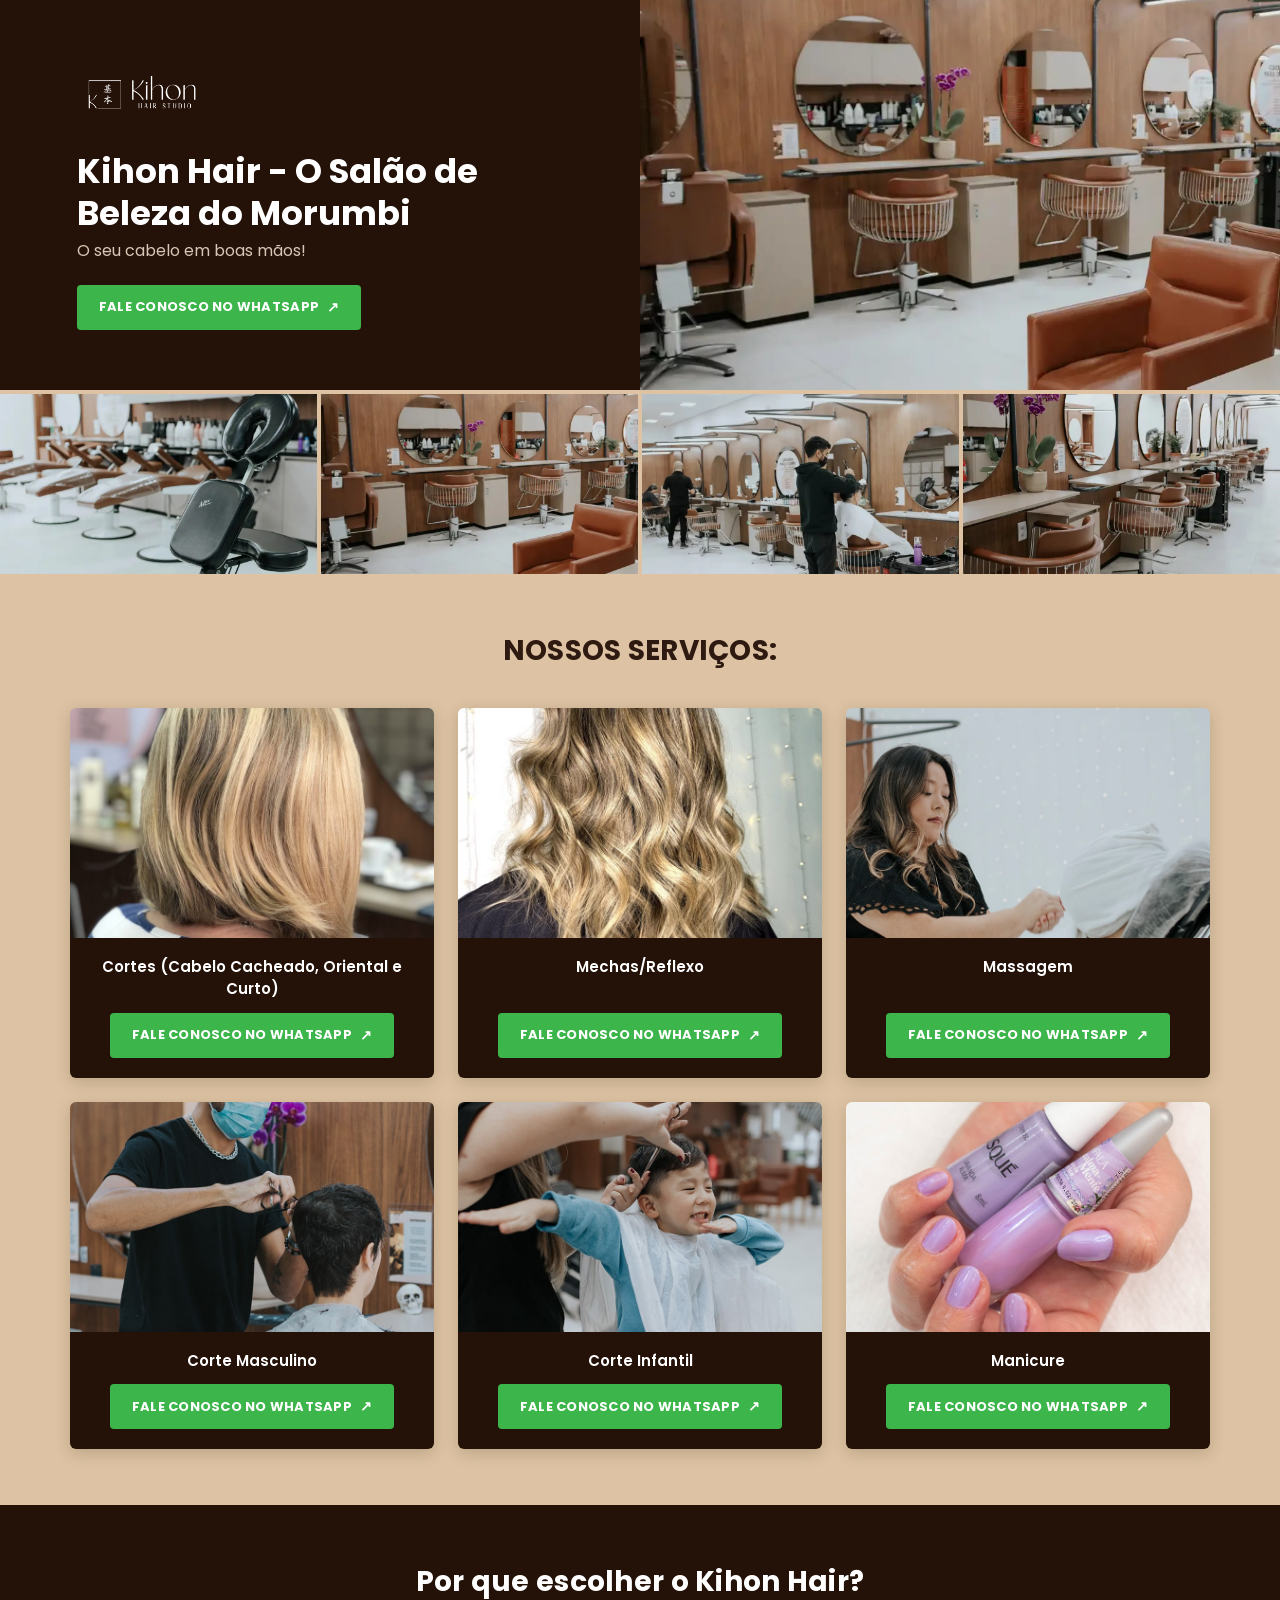
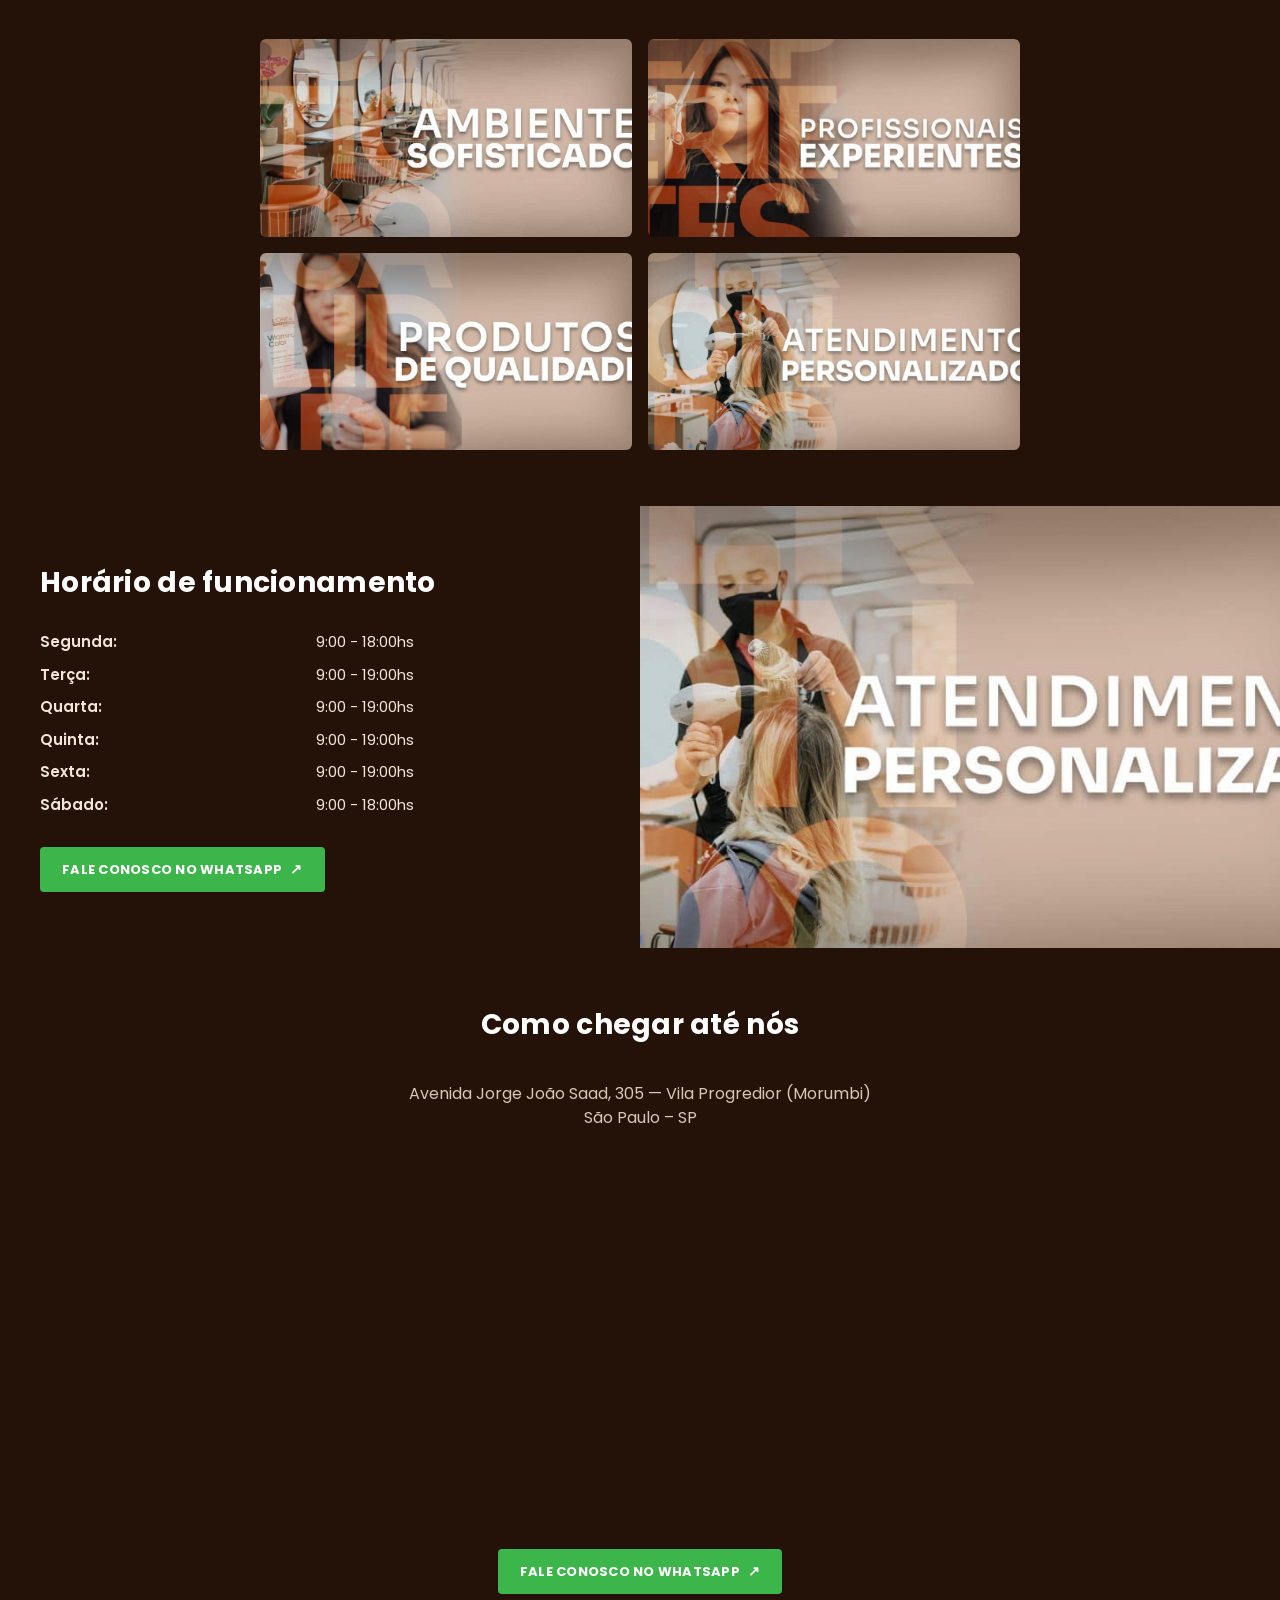
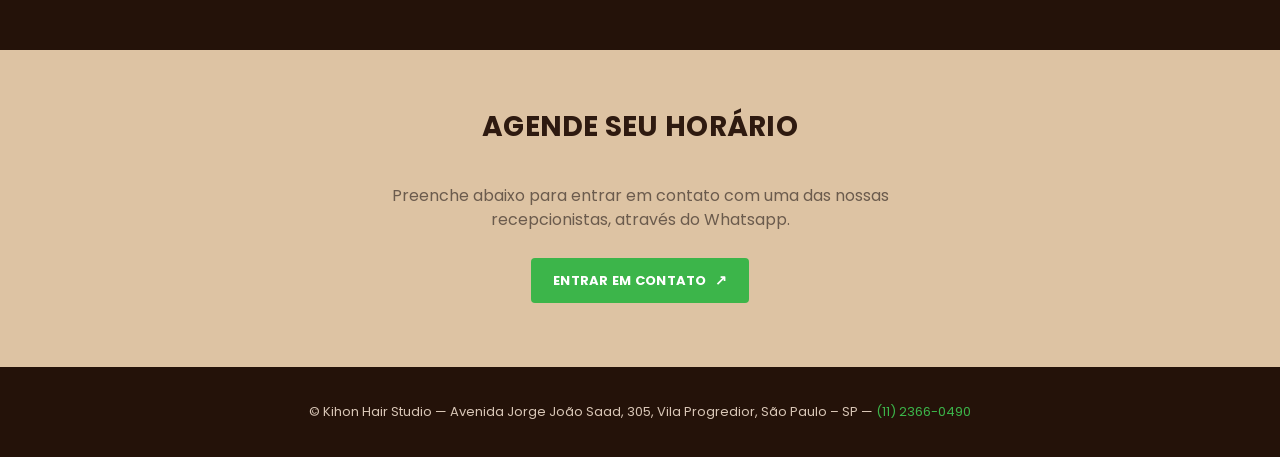
==== commit 2b5047d7: "corrige desalinhamentos: remove overlay de texto duplicado (imagens ja tem texto), troca foto do her" ====
--- a/agendamento/index.html
+++ b/agendamento/index.html
@@ -52,7 +52,7 @@
     <a class="btn" href="#whatsapp">Fale Conosco no WhatsApp</a>
   </div>
   <div class="hero__photo">
-    <img src="/assets/images/profissionais-01-Grande-1024x502.jpeg" alt="Kihon Hair Studio" loading="eager">
+    <img src="/assets/images/2023-04-1-1024x1024.webp" alt="Kihon Hair Studio" loading="eager">
   </div>
 </header>
 
@@ -117,10 +117,10 @@
   <div class="container">
     <h2 class="section__title">Por que escolher o Kihon Hair?</h2>
     <div class="why-grid">
-        <div class="why-item"><img src="/assets/images/ambiente-01-1024x501.jpg" alt="Ambiente Sofisticado" loading="lazy"><span>Ambiente Sofisticado</span></div>
-        <div class="why-item"><img src="/assets/images/profissionais-01-Grande-1024x502.jpeg" alt="Profissionais Experientes" loading="lazy"><span>Profissionais Experientes</span></div>
-        <div class="why-item"><img src="/assets/images/produtos-01-1024x501.jpg" alt="Produtos de Qualidade" loading="lazy"><span>Produtos de Qualidade</span></div>
-        <div class="why-item"><img src="/assets/images/atendimento-1024x501.jpg" alt="Atendimento Personalizado" loading="lazy"><span>Atendimento Personalizado</span></div>
+        <div class="why-item"><img src="/assets/images/ambiente-01-1024x501.jpg" alt="Ambiente Sofisticado" loading="lazy"></div>
+        <div class="why-item"><img src="/assets/images/profissionais-01-Grande-1024x502.jpeg" alt="Profissionais Experientes" loading="lazy"></div>
+        <div class="why-item"><img src="/assets/images/produtos-01-1024x501.jpg" alt="Produtos de Qualidade" loading="lazy"></div>
+        <div class="why-item"><img src="/assets/images/atendimento-1024x501.jpg" alt="Atendimento Personalizado" loading="lazy"></div>
     </div>
   </div>
 </section>
@@ -147,7 +147,7 @@
   <div class="container">
     <h2 class="section__title">Como chegar até nós</h2>
     <address>Avenida Jorge João Saad, 305 &mdash; Vila Progredior (Morumbi)<br>São Paulo &ndash; SP</address>
-    <iframe src="https://www.google.com/maps?q=Avenida+Jorge+Jo%C3%A3o+Saad,+305,+S%C3%A3o+Paulo&output=embed" loading="lazy" allowfullscreen></iframe>
+    <iframe src="https://maps.google.com/maps?q=Avenida+Jorge+Jo%C3%A3o+Saad,+305,+S%C3%A3o+Paulo&t=m&z=15&output=embed&iwloc=near" loading="lazy" allowfullscreen></iframe>
     <br>
     <a class="btn" href="#whatsapp">Fale Conosco no WhatsApp</a>
   </div>
--- a/assets/style.css
+++ b/assets/style.css
@@ -187,22 +187,6 @@
   width: 100%;
   height: 100%;
   object-fit: cover;
-  filter: brightness(.55);
-}
-.why-item span {
-  position: absolute;
-  inset: 0;
-  display: flex;
-  align-items: center;
-  justify-content: center;
-  text-align: center;
-  padding: 10px;
-  color: #fff;
-  font-weight: 800;
-  font-size: clamp(15px, 2vw, 19px);
-  text-transform: uppercase;
-  line-height: 1.25;
-  letter-spacing: .01em;
 }
 @media (max-width: 560px) { .why-grid { grid-template-columns: 1fr; } }
 
@@ -220,7 +204,7 @@
   justify-content: center;
   padding: 56px 40px;
 }
-.hours__content .section__title { text-align: left; margin-bottom: 22px; }
+.hours__content .section__title { text-align: left; margin-bottom: 22px; color: #fff; text-transform: none; }
 .hours table { border-collapse: collapse; margin-bottom: 26px; }
 .hours td { padding: 5px 0; font-size: 15px; color: #f1e6d8; }
 .hours td:first-child { font-weight: 600; padding-right: 18px; }
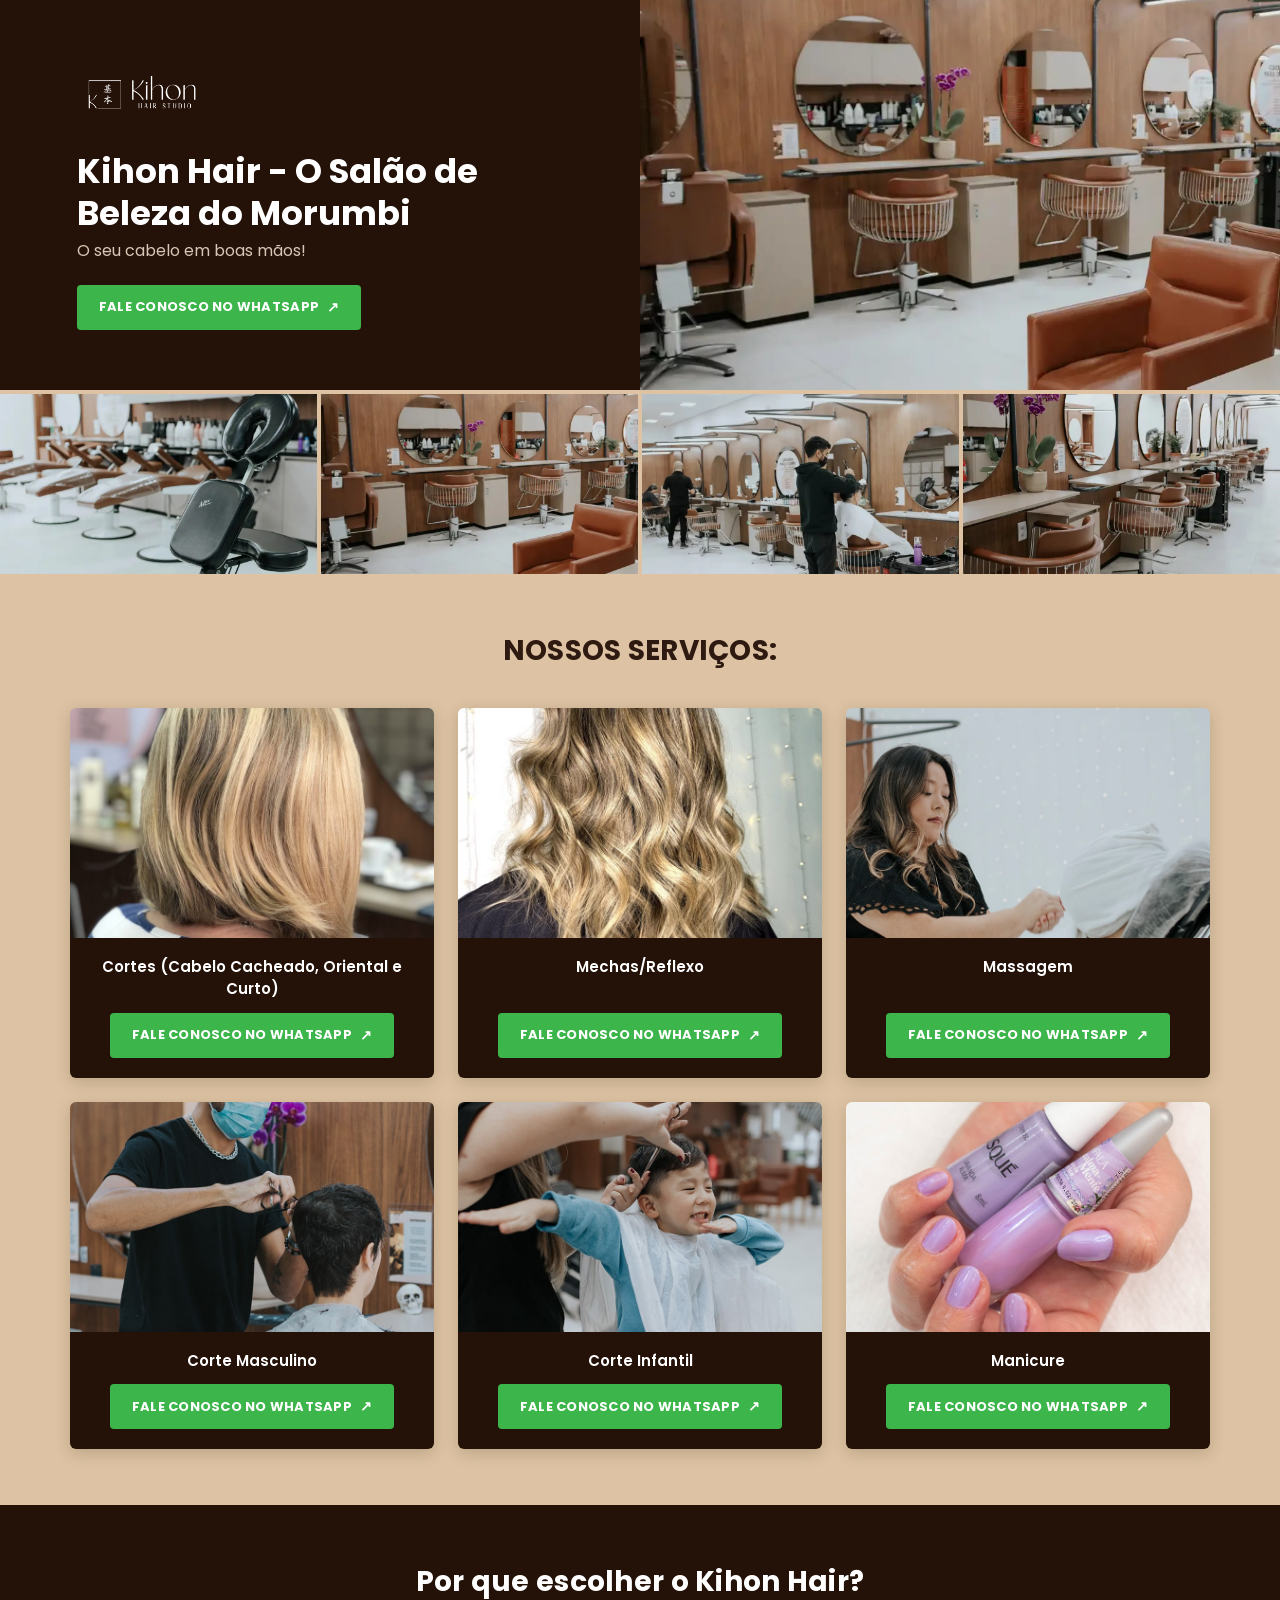
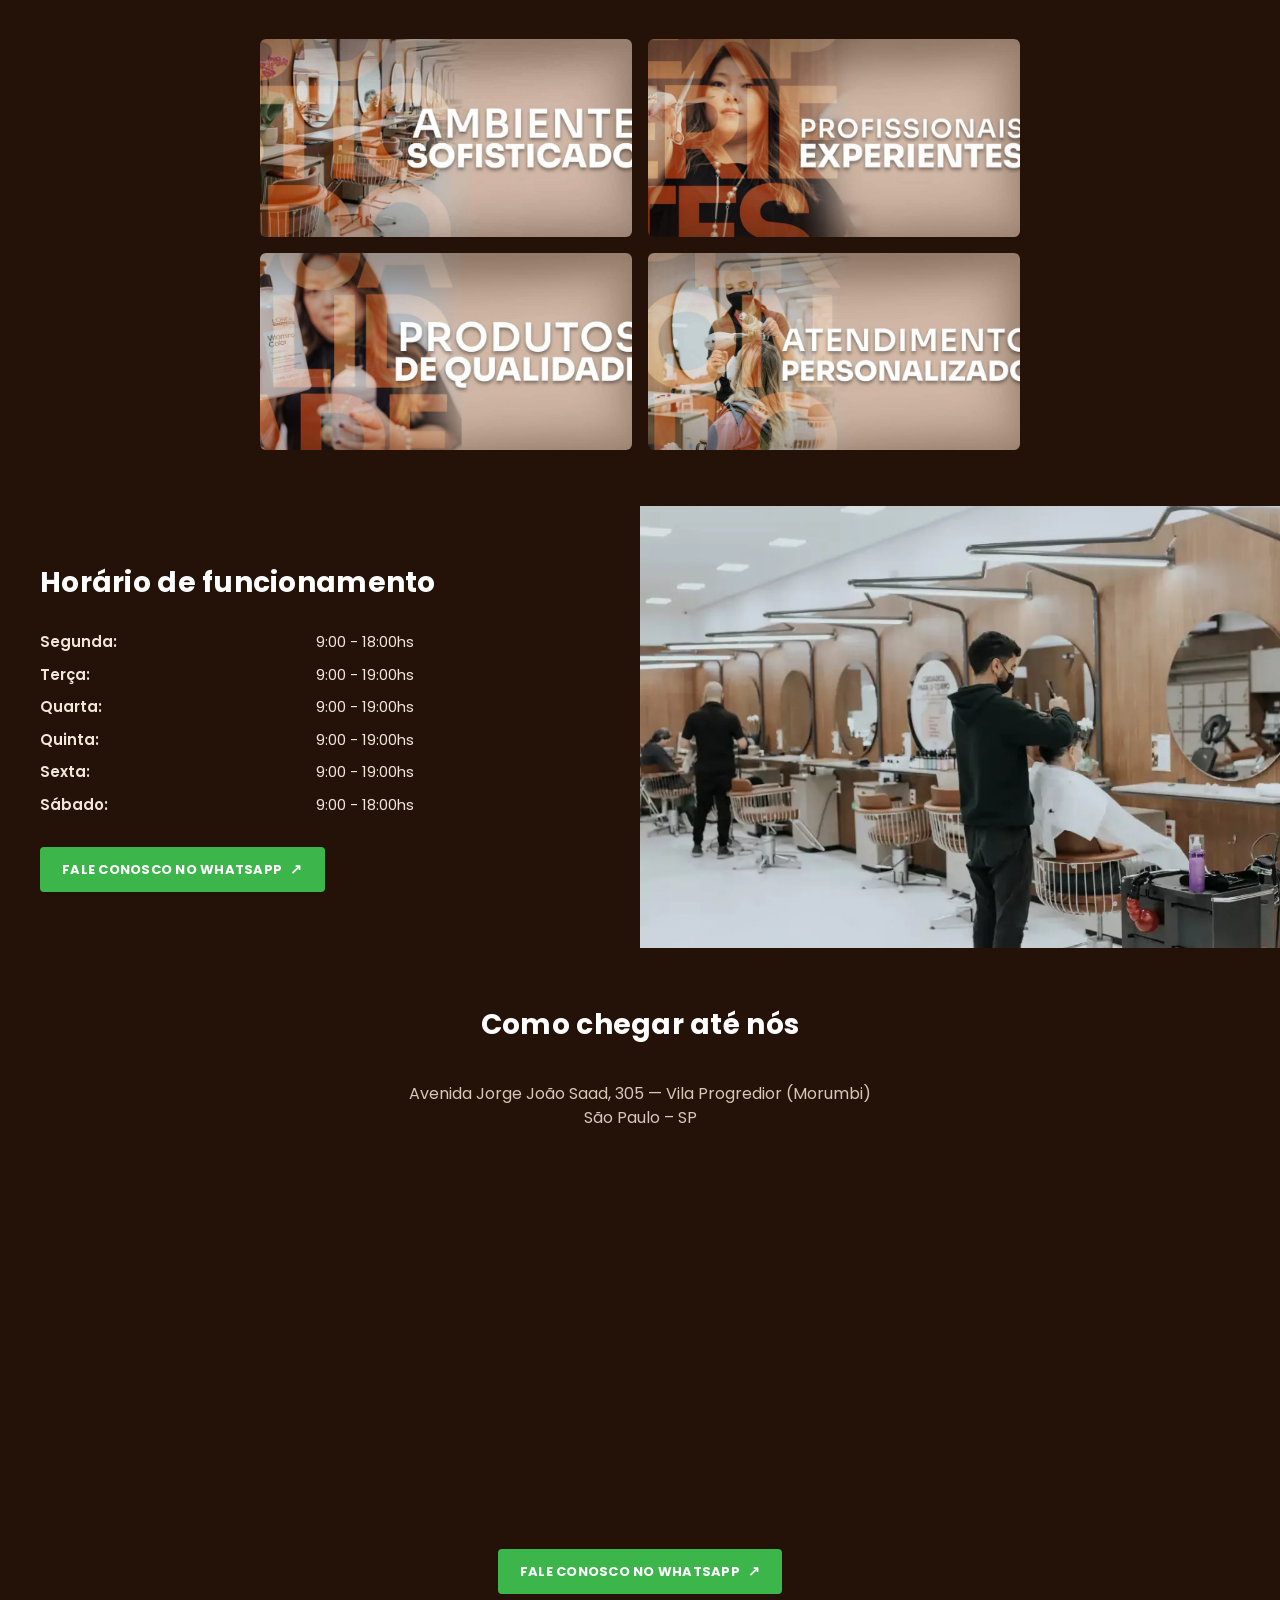
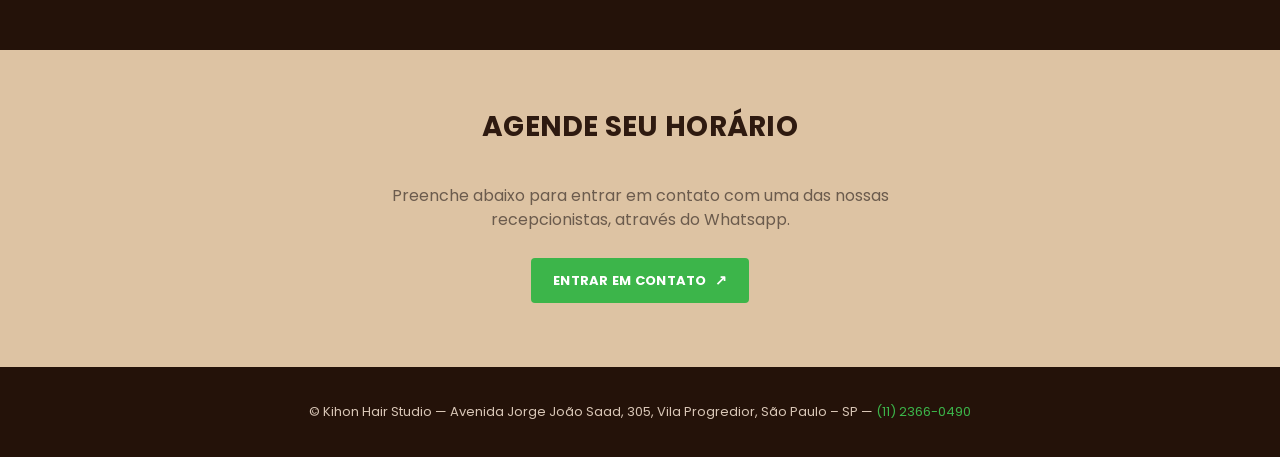
==== commit c5b0dfde: "troca foto da secao de horario (estava usando a imagem com texto embutido 'atendimento personalizado" ====
--- a/agendamento/index.html
+++ b/agendamento/index.html
@@ -139,7 +139,7 @@
     <a class="btn" href="#whatsapp">Fale Conosco no WhatsApp</a>
   </div>
   <div class="hours__photo">
-    <img src="/assets/images/atendimento-1024x501.jpg" alt="Atendimento Kihon Hair" loading="lazy">
+    <img src="/assets/images/2022-12-2-1024x1024.webp" alt="Atendimento Kihon Hair" loading="lazy">
   </div>
 </section>
 
